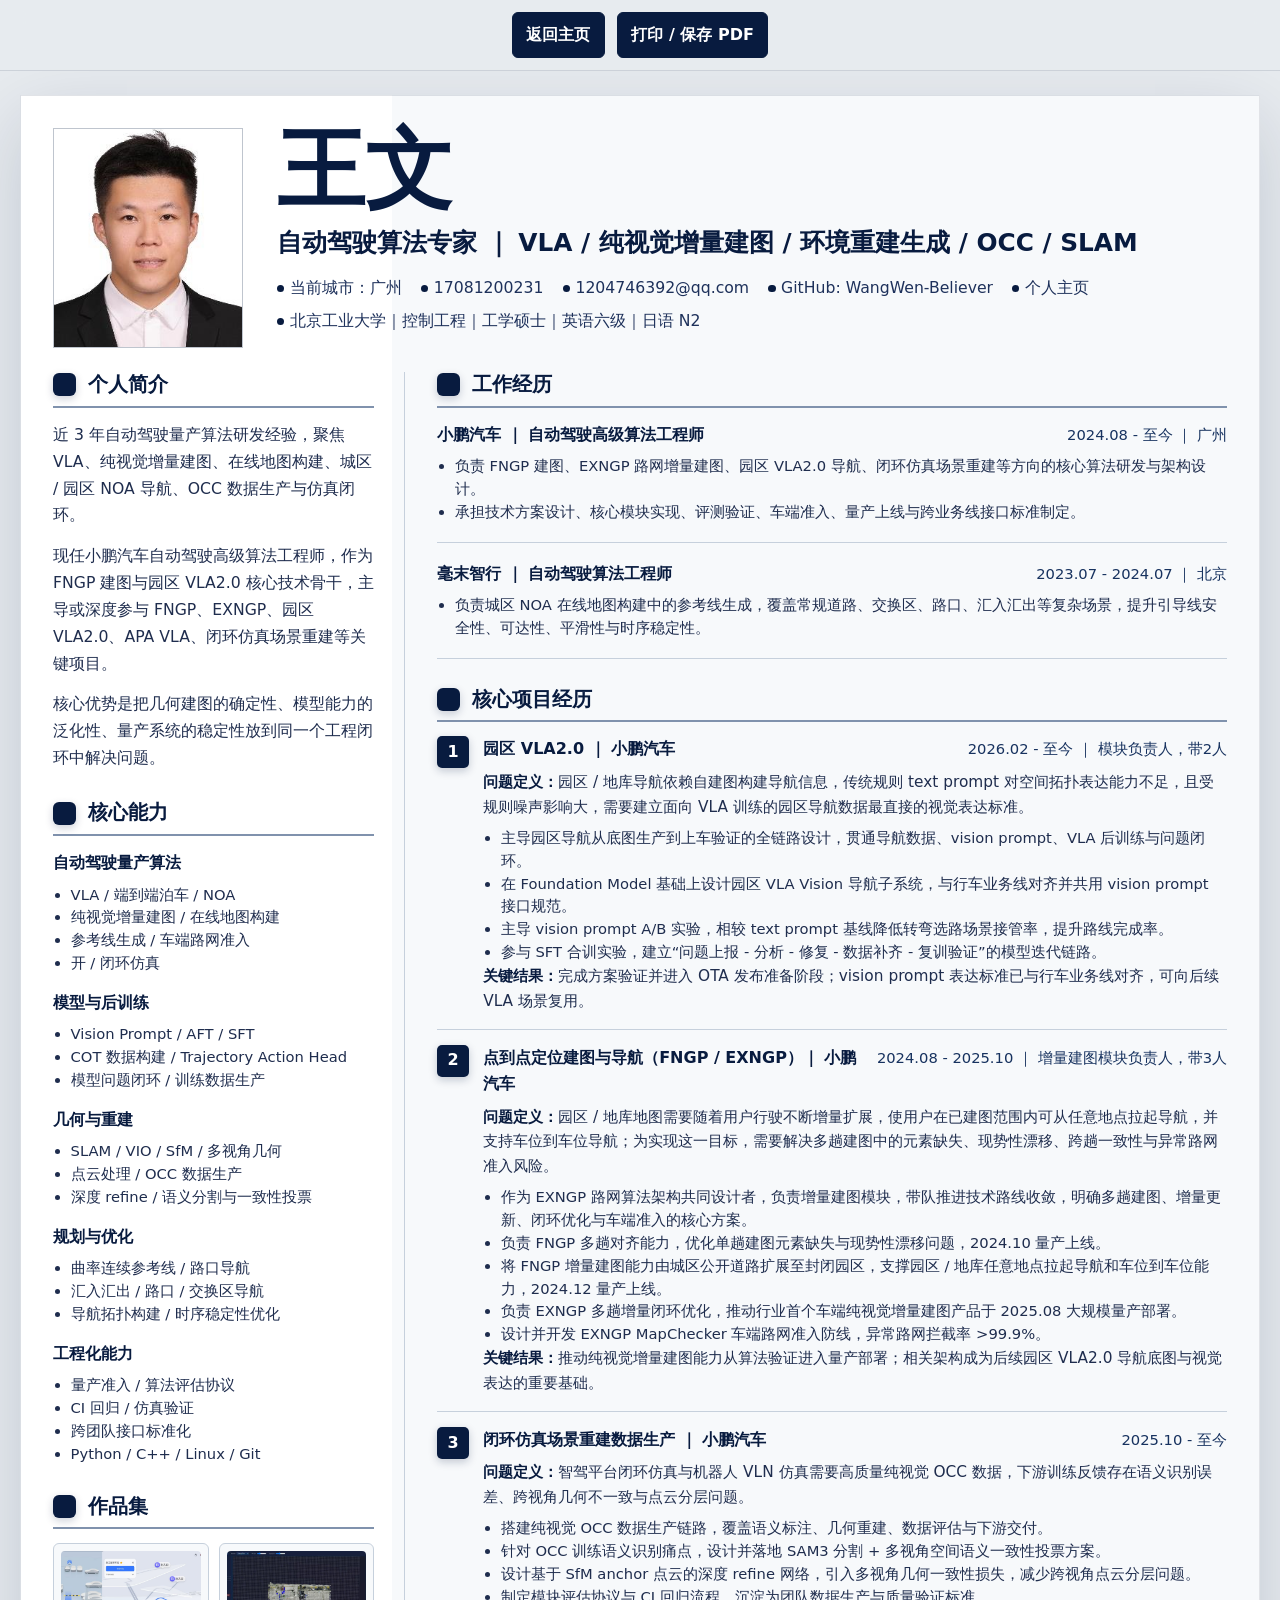
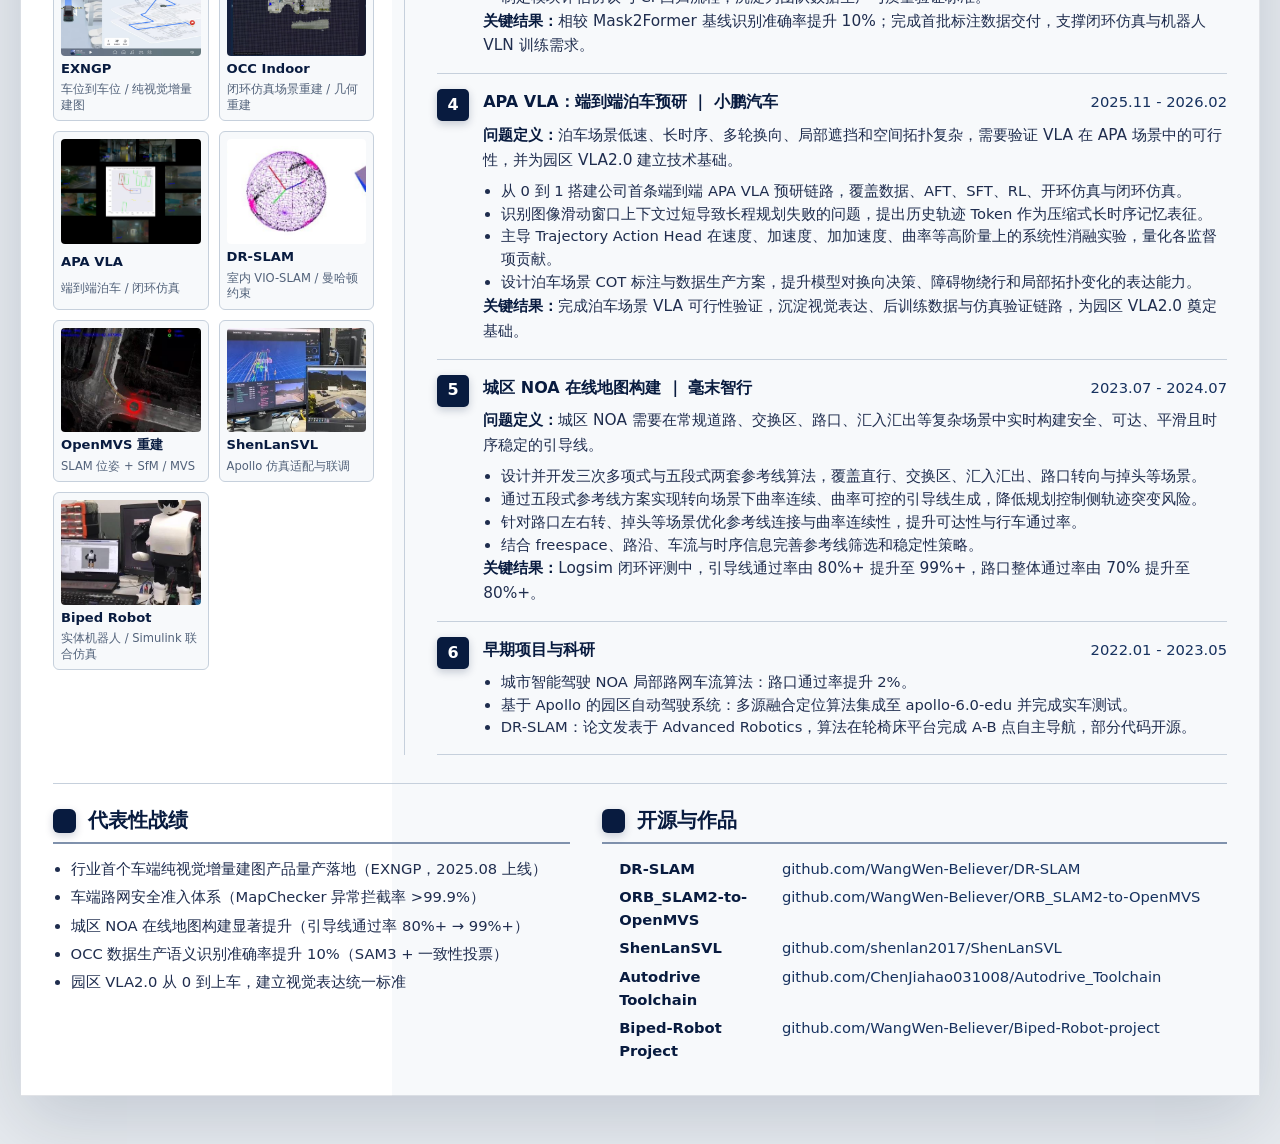
==== resume.html @ 6479f4ea "Update current city to Guangzhou" ====
<!doctype html>
<html lang="zh-CN">
  <head>
    <meta charset="utf-8">
    <meta name="viewport" content="width=device-width, initial-scale=1">
    <meta name="description" content="王文个人简历：自动驾驶算法专家，聚焦 VLA、纯视觉增量建图、环境重建生成、OCC 与 SLAM。">
    <meta name="theme-color" content="#0b2144">
    <meta property="og:title" content="王文 | 个人简历">
    <meta property="og:description" content="自动驾驶算法专家｜VLA / 纯视觉增量建图 / 环境重建生成 / OCC / SLAM">
    <meta property="og:type" content="profile">
    <title>王文 | 个人简历</title>
    <link rel="stylesheet" href="assets/profile/styles.css">
  </head>
  <body class="cv-body">
    <div class="cv-toolbar" aria-label="简历操作">
      <a href="index.html">返回主页</a>
      <button type="button" onclick="window.print()">打印 / 保存 PDF</button>
    </div>

    <main class="cv-page" id="resume-main">
      <header class="cv-header">
        <img class="cv-photo" src="assets/profile/avatar.jpg" alt="王文头像">
        <div class="cv-title">
          <h1>王文</h1>
          <p>自动驾驶算法专家 ｜ VLA / 纯视觉增量建图 / 环境重建生成 / OCC / SLAM</p>
          <div class="cv-meta">
            <span>当前城市：广州</span>
            <a href="tel:17081200231">17081200231</a>
            <a href="mailto:1204746392@qq.com">1204746392@qq.com</a>
            <a href="https://github.com/WangWen-Believer" target="_blank" rel="noreferrer">GitHub: WangWen-Believer</a>
            <a href="https://wangwen-believer.github.io/wangwen.github.io/" target="_blank" rel="noreferrer">个人主页</a>
            <span>北京工业大学｜控制工程｜工学硕士｜英语六级｜日语 N2</span>
          </div>
        </div>
      </header>

      <div class="cv-layout">
        <aside class="cv-sidebar">
          <section class="cv-block">
            <h2><span></span>个人简介</h2>
            <p>近 3 年自动驾驶量产算法研发经验，聚焦 VLA、纯视觉增量建图、在线地图构建、城区 / 园区 NOA 导航、OCC 数据生产与仿真闭环。</p>
            <p>现任小鹏汽车自动驾驶高级算法工程师，作为 FNGP 建图与园区 VLA2.0 核心技术骨干，主导或深度参与 FNGP、EXNGP、园区 VLA2.0、APA VLA、闭环仿真场景重建等关键项目。</p>
            <p>核心优势是把几何建图的确定性、模型能力的泛化性、量产系统的稳定性放到同一个工程闭环中解决问题。</p>
          </section>

          <section class="cv-block">
            <h2><span></span>核心能力</h2>
            <div class="cv-skill">
              <strong>自动驾驶量产算法</strong>
              <ul>
                <li>VLA / 端到端泊车 / NOA</li>
                <li>纯视觉增量建图 / 在线地图构建</li>
                <li>参考线生成 / 车端路网准入</li>
                <li>开 / 闭环仿真</li>
              </ul>
            </div>
            <div class="cv-skill">
              <strong>模型与后训练</strong>
              <ul>
                <li>Vision Prompt / AFT / SFT</li>
                <li>COT 数据构建 / Trajectory Action Head</li>
                <li>模型问题闭环 / 训练数据生产</li>
              </ul>
            </div>
            <div class="cv-skill">
              <strong>几何与重建</strong>
              <ul>
                <li>SLAM / VIO / SfM / 多视角几何</li>
                <li>点云处理 / OCC 数据生产</li>
                <li>深度 refine / 语义分割与一致性投票</li>
              </ul>
            </div>
            <div class="cv-skill">
              <strong>规划与优化</strong>
              <ul>
                <li>曲率连续参考线 / 路口导航</li>
                <li>汇入汇出 / 路口 / 交换区导航</li>
                <li>导航拓扑构建 / 时序稳定性优化</li>
              </ul>
            </div>
            <div class="cv-skill">
              <strong>工程化能力</strong>
              <ul>
                <li>量产准入 / 算法评估协议</li>
                <li>CI 回归 / 仿真验证</li>
                <li>跨团队接口标准化</li>
                <li>Python / C++ / Linux / Git</li>
              </ul>
            </div>
          </section>

          <section class="cv-block">
            <h2><span></span>作品集</h2>
            <div class="cv-portfolio-grid">
              <a class="cv-portfolio-item" href="assets/profile/exngp-demo.mp4" target="_blank" rel="noreferrer">
                <img src="assets/profile/exngp.jpg" alt="EXNGP 车位到车位导航演示">
                <strong>EXNGP</strong>
                <span>车位到车位 / 纯视觉增量建图</span>
              </a>
              <a class="cv-portfolio-item" href="assets/profile/occ-indoor.mp4" target="_blank" rel="noreferrer">
                <img src="assets/profile/occ-indoor.jpg" alt="闭环仿真场景重建 OCC 室内演示">
                <strong>OCC Indoor</strong>
                <span>闭环仿真场景重建 / 几何重建</span>
              </a>
              <a class="cv-portfolio-item" href="assets/profile/apa-vla-close-loop.mp4" target="_blank" rel="noreferrer">
                <img src="assets/profile/apa-vla-close-loop.jpg" alt="APA VLA 闭环仿真演示">
                <strong>APA VLA</strong>
                <span>端到端泊车 / 闭环仿真</span>
              </a>
              <a class="cv-portfolio-item" href="https://github.com/WangWen-Believer/DR-SLAM" target="_blank" rel="noreferrer">
                <img src="assets/profile/dr-slam.jpg" alt="DR-SLAM 三维重建与轨迹可视化">
                <strong>DR-SLAM</strong>
                <span>室内 VIO-SLAM / 曼哈顿约束</span>
              </a>
              <a class="cv-portfolio-item" href="https://github.com/WangWen-Believer/ORB_SLAM2-to-OpenMVS" target="_blank" rel="noreferrer">
                <img src="assets/profile/noa-map.jpg" alt="ORBSLAM2-to-OPENMVS 三维重建作品">
                <strong>OpenMVS 重建</strong>
                <span>SLAM 位姿 + SfM / MVS</span>
              </a>
              <a class="cv-portfolio-item" href="https://github.com/shenlan2017/ShenLanSVL" target="_blank" rel="noreferrer">
                <img src="assets/profile/apollo-sim.jpg" alt="Apollo 与仿真系统联调">
                <strong>ShenLanSVL</strong>
                <span>Apollo 仿真适配与联调</span>
              </a>
              <a class="cv-portfolio-item" href="https://www.bilibili.com/video/BV1UB4y167KH?spm_id_from=333.999.0.0&vd_source=d5d4147bf5530a8555a67f5dc3cd2a76" target="_blank" rel="noreferrer">
                <img src="assets/profile/biped-robot.jpg" alt="双足机器人项目演示">
                <strong>Biped Robot</strong>
                <span>实体机器人 / Simulink 联合仿真</span>
              </a>
            </div>
          </section>
        </aside>

        <section class="cv-main">
          <section class="cv-block">
            <h2><span></span>工作经历</h2>
            <article class="cv-job">
              <div class="cv-job-head">
                <strong>小鹏汽车 ｜ 自动驾驶高级算法工程师</strong>
                <span>2024.08 - 至今 ｜ 广州</span>
              </div>
              <ul>
                <li>负责 FNGP 建图、EXNGP 路网增量建图、园区 VLA2.0 导航、闭环仿真场景重建等方向的核心算法研发与架构设计。</li>
                <li>承担技术方案设计、核心模块实现、评测验证、车端准入、量产上线与跨业务线接口标准制定。</li>
              </ul>
            </article>
            <article class="cv-job">
              <div class="cv-job-head">
                <strong>毫末智行 ｜ 自动驾驶算法工程师</strong>
                <span>2023.07 - 2024.07 ｜ 北京</span>
              </div>
              <ul>
                <li>负责城区 NOA 在线地图构建中的参考线生成，覆盖常规道路、交换区、路口、汇入汇出等复杂场景，提升引导线安全性、可达性、平滑性与时序稳定性。</li>
              </ul>
            </article>
          </section>

          <section class="cv-block">
            <h2><span></span>核心项目经历</h2>
            <article class="cv-project">
              <div class="cv-index">1</div>
              <div>
                <div class="cv-project-head">
                  <strong>园区 VLA2.0 ｜ 小鹏汽车</strong>
                  <span>2026.02 - 至今 ｜ 模块负责人，带2人</span>
                </div>
                <p><b>问题定义：</b>园区 / 地库导航依赖自建图构建导航信息，传统规则 text prompt 对空间拓扑表达能力不足，且受规则噪声影响大，需要建立面向 VLA 训练的园区导航数据最直接的视觉表达标准。</p>
                <ul>
                  <li>主导园区导航从底图生产到上车验证的全链路设计，贯通导航数据、vision prompt、VLA 后训练与问题闭环。</li>
                  <li>在 Foundation Model 基础上设计园区 VLA Vision 导航子系统，与行车业务线对齐并共用 vision prompt 接口规范。</li>
                  <li>主导 vision prompt A/B 实验，相较 text prompt 基线降低转弯选路场景接管率，提升路线完成率。</li>
                  <li>参与 SFT 合训实验，建立“问题上报 - 分析 - 修复 - 数据补齐 - 复训验证”的模型迭代链路。</li>
                </ul>
                <p><b>关键结果：</b>完成方案验证并进入 OTA 发布准备阶段；vision prompt 表达标准已与行车业务线对齐，可向后续 VLA 场景复用。</p>
              </div>
            </article>

            <article class="cv-project">
              <div class="cv-index">2</div>
              <div>
                <div class="cv-project-head">
                  <strong>点到点定位建图与导航（FNGP / EXNGP）｜ 小鹏汽车</strong>
                  <span>2024.08 - 2025.10 ｜ 增量建图模块负责人，带3人</span>
                </div>
                <p><b>问题定义：</b>园区 / 地库地图需要随着用户行驶不断增量扩展，使用户在已建图范围内可从任意地点拉起导航，并支持车位到车位导航；为实现这一目标，需要解决多趟建图中的元素缺失、现势性漂移、跨趟一致性与异常路网准入风险。</p>
                <ul>
                  <li>作为 EXNGP 路网算法架构共同设计者，负责增量建图模块，带队推进技术路线收敛，明确多趟建图、增量更新、闭环优化与车端准入的核心方案。</li>
                  <li>负责 FNGP 多趟对齐能力，优化单趟建图元素缺失与现势性漂移问题，2024.10 量产上线。</li>
                  <li>将 FNGP 增量建图能力由城区公开道路扩展至封闭园区，支撑园区 / 地库任意地点拉起导航和车位到车位能力，2024.12 量产上线。</li>
                  <li>负责 EXNGP 多趟增量闭环优化，推动行业首个车端纯视觉增量建图产品于 2025.08 大规模量产部署。</li>
                  <li>设计并开发 EXNGP MapChecker 车端路网准入防线，异常路网拦截率 &gt;99.9%。</li>
                </ul>
                <p><b>关键结果：</b>推动纯视觉增量建图能力从算法验证进入量产部署；相关架构成为后续园区 VLA2.0 导航底图与视觉表达的重要基础。</p>
              </div>
            </article>

            <article class="cv-project">
              <div class="cv-index">3</div>
              <div>
                <div class="cv-project-head">
                  <strong>闭环仿真场景重建数据生产 ｜ 小鹏汽车</strong>
                  <span>2025.10 - 至今</span>
                </div>
                <p><b>问题定义：</b>智驾平台闭环仿真与机器人 VLN 仿真需要高质量纯视觉 OCC 数据，下游训练反馈存在语义识别误差、跨视角几何不一致与点云分层问题。</p>
                <ul>
                  <li>搭建纯视觉 OCC 数据生产链路，覆盖语义标注、几何重建、数据评估与下游交付。</li>
                  <li>针对 OCC 训练语义识别痛点，设计并落地 SAM3 分割 + 多视角空间语义一致性投票方案。</li>
                  <li>设计基于 SfM anchor 点云的深度 refine 网络，引入多视角几何一致性损失，减少跨视角点云分层问题。</li>
                  <li>制定模块评估协议与 CI 回归流程，沉淀为团队数据生产与质量验证标准。</li>
                </ul>
                <p><b>关键结果：</b>相较 Mask2Former 基线识别准确率提升 10%；完成首批标注数据交付，支撑闭环仿真与机器人 VLN 训练需求。</p>
              </div>
            </article>

            <article class="cv-project">
              <div class="cv-index">4</div>
              <div>
                <div class="cv-project-head">
                  <strong>APA VLA：端到端泊车预研 ｜ 小鹏汽车</strong>
                  <span>2025.11 - 2026.02</span>
                </div>
                <p><b>问题定义：</b>泊车场景低速、长时序、多轮换向、局部遮挡和空间拓扑复杂，需要验证 VLA 在 APA 场景中的可行性，并为园区 VLA2.0 建立技术基础。</p>
                <ul>
                  <li>从 0 到 1 搭建公司首条端到端 APA VLA 预研链路，覆盖数据、AFT、SFT、RL、开环仿真与闭环仿真。</li>
                  <li>识别图像滑动窗口上下文过短导致长程规划失败的问题，提出历史轨迹 Token 作为压缩式长时序记忆表征。</li>
                  <li>主导 Trajectory Action Head 在速度、加速度、加加速度、曲率等高阶量上的系统性消融实验，量化各监督项贡献。</li>
                  <li>设计泊车场景 COT 标注与数据生产方案，提升模型对换向决策、障碍物绕行和局部拓扑变化的表达能力。</li>
                </ul>
                <p><b>关键结果：</b>完成泊车场景 VLA 可行性验证，沉淀视觉表达、后训练数据与仿真验证链路，为园区 VLA2.0 奠定基础。</p>
              </div>
            </article>

            <article class="cv-project">
              <div class="cv-index">5</div>
              <div>
                <div class="cv-project-head">
                  <strong>城区 NOA 在线地图构建 ｜ 毫末智行</strong>
                  <span>2023.07 - 2024.07</span>
                </div>
                <p><b>问题定义：</b>城区 NOA 需要在常规道路、交换区、路口、汇入汇出等复杂场景中实时构建安全、可达、平滑且时序稳定的引导线。</p>
                <ul>
                  <li>设计并开发三次多项式与五段式两套参考线算法，覆盖直行、交换区、汇入汇出、路口转向与掉头等场景。</li>
                  <li>通过五段式参考线方案实现转向场景下曲率连续、曲率可控的引导线生成，降低规划控制侧轨迹突变风险。</li>
                  <li>针对路口左右转、掉头等场景优化参考线连接与曲率连续性，提升可达性与行车通过率。</li>
                  <li>结合 freespace、路沿、车流与时序信息完善参考线筛选和稳定性策略。</li>
                </ul>
                <p><b>关键结果：</b>Logsim 闭环评测中，引导线通过率由 80%+ 提升至 99%+，路口整体通过率由 70% 提升至 80%+。</p>
              </div>
            </article>

            <article class="cv-project">
              <div class="cv-index">6</div>
              <div>
                <div class="cv-project-head">
                  <strong>早期项目与科研</strong>
                  <span>2022.01 - 2023.05</span>
                </div>
                <ul>
                  <li>城市智能驾驶 NOA 局部路网车流算法：路口通过率提升 2%。</li>
                  <li>基于 Apollo 的园区自动驾驶系统：多源融合定位算法集成至 apollo-6.0-edu 并完成实车测试。</li>
                  <li>DR-SLAM：论文发表于 Advanced Robotics，算法在轮椅床平台完成 A-B 点自主导航，部分代码开源。</li>
                </ul>
              </div>
            </article>
          </section>
        </section>
      </div>

      <footer class="cv-footer-grid">
        <section class="cv-block">
          <h2><span></span>代表性战绩</h2>
          <ul class="cv-check-list">
            <li>行业首个车端纯视觉增量建图产品量产落地（EXNGP，2025.08 上线）</li>
            <li>车端路网安全准入体系（MapChecker 异常拦截率 &gt;99.9%）</li>
            <li>城区 NOA 在线地图构建显著提升（引导线通过率 80%+ → 99%+）</li>
            <li>OCC 数据生产语义识别准确率提升 10%（SAM3 + 一致性投票）</li>
            <li>园区 VLA2.0 从 0 到上车，建立视觉表达统一标准</li>
          </ul>
        </section>

        <section class="cv-block">
          <h2><span></span>开源与作品</h2>
          <ul class="cv-open-list">
            <li><b>DR-SLAM</b><a href="https://github.com/WangWen-Believer/DR-SLAM">github.com/WangWen-Believer/DR-SLAM</a></li>
            <li><b>ORB_SLAM2-to-OpenMVS</b><a href="https://github.com/WangWen-Believer/ORB_SLAM2-to-OpenMVS">github.com/WangWen-Believer/ORB_SLAM2-to-OpenMVS</a></li>
            <li><b>ShenLanSVL</b><a href="https://github.com/shenlan2017/ShenLanSVL">github.com/shenlan2017/ShenLanSVL</a></li>
            <li><b>Autodrive Toolchain</b><a href="https://github.com/ChenJiahao031008/Autodrive_Toolchain">github.com/ChenJiahao031008/Autodrive_Toolchain</a></li>
            <li><b>Biped-Robot Project</b><a href="https://github.com/WangWen-Believer/Biped-Robot-project">github.com/WangWen-Believer/Biped-Robot-project</a></li>
          </ul>
        </section>
      </footer>
    </main>
  </body>
</html>
---- assets/profile/styles.css ----
:root {
  color-scheme: light;
  --bg: #f6f3ee;
  --surface: #ffffff;
  --surface-strong: #fdf9f1;
  --ink: #172026;
  --muted: #66737d;
  --line: #d9dedb;
  --brand: #1f776d;
  --brand-dark: #155a52;
  --accent: #b66b2e;
  --dark: #0f1720;
  --dark-soft: #1c2932;
  --shadow: 0 18px 40px rgba(23, 32, 38, 0.12);
  --radius: 8px;
  --max: 1180px;
}

* {
  box-sizing: border-box;
}

html {
  scroll-behavior: smooth;
}

body {
  margin: 0;
  background: var(--bg);
  color: var(--ink);
  font-family: Inter, ui-sans-serif, system-ui, -apple-system, BlinkMacSystemFont, "Segoe UI", "PingFang SC", "Hiragino Sans GB", "Microsoft YaHei", sans-serif;
  font-size: 16px;
  line-height: 1.65;
  letter-spacing: 0;
}

body.menu-open {
  overflow: hidden;
}

a {
  color: inherit;
  text-decoration: none;
}

img {
  display: block;
  max-width: 100%;
}

.skip-link {
  position: absolute;
  left: 1rem;
  top: -4rem;
  z-index: 20;
  padding: 0.65rem 0.9rem;
  background: var(--surface);
  border: 1px solid var(--line);
  border-radius: var(--radius);
}

.skip-link:focus {
  top: 1rem;
}

.site-header {
  position: fixed;
  top: 0;
  left: 0;
  right: 0;
  z-index: 10;
  display: flex;
  align-items: center;
  justify-content: space-between;
  gap: 1.5rem;
  width: min(calc(100% - 2rem), var(--max));
  margin: 0.75rem auto 0;
  padding: 0.7rem 0.8rem;
  color: #fff;
  background: rgba(15, 23, 32, 0.52);
  border: 1px solid rgba(255, 255, 255, 0.14);
  border-radius: var(--radius);
  backdrop-filter: blur(16px);
  transition: background 180ms ease, color 180ms ease, box-shadow 180ms ease;
}

.site-header.is-scrolled {
  color: var(--ink);
  background: rgba(255, 255, 255, 0.92);
  border-color: rgba(23, 32, 38, 0.08);
  box-shadow: 0 10px 30px rgba(15, 23, 32, 0.12);
}

.brand,
.nav-links {
  display: flex;
  align-items: center;
}

.brand {
  gap: 0.65rem;
  font-weight: 800;
}

.brand-mark {
  display: grid;
  width: 2.25rem;
  height: 2.25rem;
  place-items: center;
  color: #fff;
  background: var(--brand);
  border-radius: 50%;
}

.nav-links {
  gap: 0.35rem;
  font-size: 0.94rem;
  color: inherit;
}

.nav-links a {
  padding: 0.55rem 0.75rem;
  border-radius: var(--radius);
  color: inherit;
}

.nav-links a:hover,
.nav-links a:focus-visible {
  background: rgba(255, 255, 255, 0.16);
  outline: none;
}

.site-header.is-scrolled .nav-links a:hover,
.site-header.is-scrolled .nav-links a:focus-visible {
  background: #eef3f1;
}

.hero {
  position: relative;
  min-height: 94vh;
  overflow: hidden;
  color: #fff;
}

.hero-bg,
.hero-overlay {
  position: absolute;
  inset: 0;
}

.hero-bg {
  width: 100%;
  height: 100%;
  object-fit: cover;
}

.hero-overlay {
  background:
    linear-gradient(90deg, rgba(15, 23, 32, 0.92), rgba(15, 23, 32, 0.66) 54%, rgba(15, 23, 32, 0.22)),
    rgba(15, 23, 32, 0.24);
}

.hero-content {
  position: relative;
  display: grid;
  grid-template-columns: minmax(0, 1fr) 320px;
  align-items: end;
  gap: 2rem;
  width: min(calc(100% - 2rem), var(--max));
  min-height: 94vh;
  margin: 0 auto;
  padding: 9rem 0 4.5rem;
}

.hero-copy {
  max-width: 790px;
}

.eyebrow {
  margin: 0 0 0.85rem;
  color: var(--accent);
  font-size: 0.78rem;
  font-weight: 800;
  letter-spacing: 0.08em;
  text-transform: uppercase;
}

.hero .eyebrow {
  color: #f0c48c;
}

h1,
h2,
h3,
p {
  overflow-wrap: anywhere;
}

h1 {
  margin: 0;
  font-size: clamp(3.8rem, 10vw, 7rem);
  line-height: 0.96;
  font-weight: 900;
}

h2 {
  margin: 0;
  font-size: clamp(2rem, 4vw, 3.4rem);
  line-height: 1.08;
}

h3 {
  margin: 0;
  font-size: 1.2rem;
  line-height: 1.3;
}

.hero-title {
  margin: 1.3rem 0 0;
  max-width: 720px;
  font-size: clamp(1.35rem, 3vw, 2.25rem);
  line-height: 1.25;
  font-weight: 700;
}

.hero-summary {
  max-width: 760px;
  margin: 1.1rem 0 0;
  color: rgba(255, 255, 255, 0.82);
  font-size: 1.04rem;
}

.hero-actions,
.contact-actions {
  display: flex;
  flex-wrap: wrap;
  gap: 0.8rem;
  margin-top: 1.7rem;
}

.button {
  display: inline-flex;
  align-items: center;
  justify-content: center;
  min-height: 2.9rem;
  padding: 0.8rem 1rem;
  border: 1px solid transparent;
  border-radius: var(--radius);
  font-weight: 800;
  line-height: 1.2;
  transition: transform 160ms ease, background 160ms ease, border-color 160ms ease;
}

.button:hover,
.button:focus-visible {
  transform: translateY(-1px);
  outline: none;
}

.button-primary {
  color: #fff;
  background: var(--brand);
}

.button-primary:hover,
.button-primary:focus-visible {
  background: var(--brand-dark);
}

.button-secondary {
  color: #fff;
  border-color: rgba(255, 255, 255, 0.32);
  background: rgba(255, 255, 255, 0.08);
}

.button-secondary:hover,
.button-secondary:focus-visible {
  border-color: rgba(255, 255, 255, 0.58);
  background: rgba(255, 255, 255, 0.14);
}

.profile-panel {
  display: grid;
  grid-template-columns: 78px minmax(0, 1fr);
  align-items: center;
  gap: 1rem;
  padding: 1rem;
  background: rgba(255, 255, 255, 0.1);
  border: 1px solid rgba(255, 255, 255, 0.2);
  border-radius: var(--radius);
  backdrop-filter: blur(18px);
}

.avatar {
  width: 78px;
  height: 78px;
  object-fit: cover;
  border: 2px solid rgba(255, 255, 255, 0.55);
  border-radius: 50%;
}

.panel-name,
.panel-role {
  margin: 0;
}

.panel-name {
  font-size: 1.2rem;
  font-weight: 900;
}

.panel-role {
  color: rgba(255, 255, 255, 0.74);
  font-size: 0.92rem;
}

.quick-facts {
  grid-column: 1 / -1;
  display: grid;
  gap: 0.5rem;
  margin: 0;
  padding-top: 0.65rem;
  border-top: 1px solid rgba(255, 255, 255, 0.18);
}

.quick-facts div {
  display: flex;
  justify-content: space-between;
  gap: 1rem;
}

.quick-facts dt,
.quick-facts dd {
  margin: 0;
}

.quick-facts dt {
  color: rgba(255, 255, 255, 0.62);
}

.quick-facts dd {
  font-weight: 700;
  text-align: right;
}

.impact-band {
  display: grid;
  grid-template-columns: repeat(4, 1fr);
  gap: 1px;
  width: min(calc(100% - 2rem), var(--max));
  margin: -2.4rem auto 0;
  position: relative;
  z-index: 2;
  overflow: hidden;
  background: var(--line);
  border: 1px solid var(--line);
  border-radius: var(--radius);
  box-shadow: var(--shadow);
}

.impact-item {
  min-height: 132px;
  padding: 1.2rem;
  background: var(--surface);
}

.impact-value {
  display: block;
  color: var(--brand);
  font-size: clamp(1.75rem, 3.6vw, 2.6rem);
  line-height: 1;
  font-weight: 900;
}

.impact-label {
  display: block;
  margin-top: 0.8rem;
  color: var(--muted);
  font-weight: 700;
}

.section,
.contact-section {
  width: min(calc(100% - 2rem), var(--max));
  margin: 0 auto;
  padding: 6rem 0;
}

.section-muted {
  width: 100%;
  max-width: none;
  padding-left: max(1rem, calc((100% - var(--max)) / 2));
  padding-right: max(1rem, calc((100% - var(--max)) / 2));
  background: #eef1ed;
}

.section-heading {
  display: grid;
  grid-template-columns: minmax(0, 0.9fr) minmax(0, 1.1fr);
  gap: 2rem;
  align-items: end;
  margin-bottom: 2rem;
}

.section-heading .eyebrow {
  align-self: start;
}

.focus-grid {
  display: grid;
  grid-template-columns: repeat(4, minmax(0, 1fr));
  gap: 1rem;
}

.focus-card,
.project-card,
.portfolio-card {
  border: 1px solid var(--line);
  border-radius: var(--radius);
  background: var(--surface);
}

.focus-card {
  min-height: 250px;
  padding: 1.25rem;
}

.focus-card p,
.project-card p,
.portfolio-body p,
.timeline-item p {
  margin: 0.75rem 0 0;
  color: var(--muted);
}

.project-list {
  display: grid;
  grid-template-columns: repeat(2, minmax(0, 1fr));
  gap: 1rem;
}

.project-card {
  padding: 1.35rem;
}

.project-featured {
  grid-row: span 2;
  background: var(--dark);
  color: #fff;
  border-color: var(--dark);
}

.project-featured p,
.project-featured li {
  color: rgba(255, 255, 255, 0.76);
}

.project-meta {
  margin-bottom: 0.7rem;
  color: var(--accent);
  font-size: 0.86rem;
  font-weight: 800;
}

.project-card ul {
  margin: 1rem 0 0;
  padding-left: 1.15rem;
}

.project-card li + li {
  margin-top: 0.5rem;
}

.portfolio-grid {
  display: grid;
  grid-template-columns: repeat(3, minmax(0, 1fr));
  gap: 1rem;
}

.portfolio-card {
  overflow: hidden;
}

.portfolio-card img {
  width: 100%;
  aspect-ratio: 4 / 3;
  object-fit: cover;
  background: #dfe5e1;
}

.portfolio-body {
  padding: 1.1rem;
}

.portfolio-body a {
  display: inline-flex;
  margin-top: 1rem;
  color: var(--brand);
  font-weight: 900;
}

.portfolio-body a:hover,
.portfolio-body a:focus-visible {
  color: var(--brand-dark);
  outline: none;
}

.timeline {
  display: grid;
  gap: 1rem;
}

.timeline-item {
  display: grid;
  grid-template-columns: 190px minmax(0, 1fr);
  gap: 1.5rem;
  padding: 1.35rem;
  background: var(--surface);
  border: 1px solid var(--line);
  border-radius: var(--radius);
}

.timeline-date {
  color: var(--brand);
  font-weight: 900;
}

.contact-section {
  display: grid;
  grid-template-columns: minmax(0, 1fr) auto;
  gap: 2rem;
  align-items: center;
  margin-bottom: 3rem;
  padding: 2rem;
  color: #fff;
  background: var(--dark);
  border-radius: var(--radius);
}

.contact-section .eyebrow {
  color: #f0c48c;
}

.contact-section h2 {
  max-width: 760px;
  font-size: clamp(1.65rem, 3vw, 2.65rem);
}

.contact-section .contact-actions {
  margin: 0;
}

.resume-body {
  background: #eef1ed;
}

.resume-header {
  position: sticky;
}

.resume-shell {
  width: min(calc(100% - 2rem), 1060px);
  margin: 0 auto;
  padding: 7rem 0 4rem;
}

.resume-hero,
.resume-section {
  background: var(--surface);
  border: 1px solid var(--line);
  border-radius: var(--radius);
  box-shadow: 0 14px 34px rgba(23, 32, 38, 0.08);
}

.resume-hero {
  padding: clamp(1.5rem, 5vw, 3rem);
  color: #fff;
  background:
    linear-gradient(135deg, rgba(15, 23, 32, 0.96), rgba(31, 119, 109, 0.86)),
    var(--dark);
}

.resume-kicker {
  color: #f0c48c;
  font-size: 0.82rem;
  font-weight: 900;
  letter-spacing: 0.08em;
  text-transform: uppercase;
}

.resume-hero h1 {
  margin-top: 0.55rem;
  font-size: clamp(3.25rem, 9vw, 6rem);
}

.resume-role {
  max-width: 860px;
  margin: 1rem 0 0;
  font-size: clamp(1.25rem, 3vw, 2rem);
  line-height: 1.28;
  font-weight: 800;
}

.resume-contact,
.resume-actions {
  display: flex;
  flex-wrap: wrap;
  gap: 0.7rem;
  margin-top: 1.25rem;
}

.resume-contact span,
.resume-contact a {
  padding: 0.45rem 0.65rem;
  color: rgba(255, 255, 255, 0.88);
  background: rgba(255, 255, 255, 0.1);
  border: 1px solid rgba(255, 255, 255, 0.16);
  border-radius: var(--radius);
  font-size: 0.94rem;
  font-weight: 700;
}

.resume-dark-button {
  color: var(--ink);
  background: #fff;
  border-color: #fff;
}

.resume-dark-button:hover,
.resume-dark-button:focus-visible {
  background: #eef3f1;
}

.resume-section {
  margin-top: 1rem;
  padding: clamp(1.25rem, 4vw, 2rem);
}

.resume-section h2 {
  margin-bottom: 1rem;
  color: var(--dark);
  font-size: clamp(1.55rem, 3vw, 2.2rem);
}

.resume-section p,
.resume-section li {
  color: #45525b;
}

.resume-intro p {
  max-width: 920px;
  margin: 0;
  font-size: 1.05rem;
}

.resume-intro p + p {
  margin-top: 0.9rem;
}

.resume-impact-grid,
.resume-skill-grid {
  display: grid;
  grid-template-columns: repeat(2, minmax(0, 1fr));
  gap: 0.85rem;
}

.resume-impact-grid article,
.resume-skill-grid div,
.resume-timeline article,
.resume-projects article,
.resume-link-list a,
.resume-education {
  padding: 1rem;
  background: var(--surface-strong);
  border: 1px solid var(--line);
  border-radius: var(--radius);
}

.resume-impact-grid span {
  color: var(--brand);
  font-size: 0.82rem;
  font-weight: 900;
}

.resume-impact-grid h3,
.resume-timeline h3,
.resume-projects h3 {
  margin-top: 0.35rem;
}

.resume-impact-grid p,
.resume-timeline p,
.resume-projects p {
  margin: 0.55rem 0 0;
}

.resume-skill-grid div {
  display: grid;
  gap: 0.35rem;
}

.resume-skill-grid strong {
  color: var(--brand-dark);
}

.resume-skill-grid span {
  color: #45525b;
}

.resume-timeline,
.resume-projects,
.resume-link-list {
  display: grid;
  gap: 0.85rem;
}

.resume-timeline time,
.resume-project-head span {
  color: var(--accent);
  font-weight: 900;
}

.resume-project-head {
  display: flex;
  align-items: flex-start;
  justify-content: space-between;
  gap: 1rem;
  margin-bottom: 0.7rem;
}

.resume-projects ul {
  margin: 0.75rem 0 0;
  padding-left: 1.15rem;
}

.resume-projects li + li {
  margin-top: 0.45rem;
}

.resume-projects.compact p {
  margin-top: 0.55rem;
}

.resume-link-list a {
  display: grid;
  grid-template-columns: minmax(180px, 0.35fr) minmax(0, 1fr);
  gap: 1rem;
  transition: border-color 160ms ease, transform 160ms ease;
}

.resume-link-list a:hover,
.resume-link-list a:focus-visible {
  border-color: rgba(31, 119, 109, 0.45);
  transform: translateY(-1px);
  outline: none;
}

.resume-link-list strong {
  color: var(--brand-dark);
}

.resume-link-list span {
  color: #45525b;
}

.resume-education p {
  margin: 0;
}

.resume-education p + p {
  margin-top: 0.45rem;
}

.site-footer {
  display: flex;
  justify-content: space-between;
  gap: 1rem;
  width: min(calc(100% - 2rem), var(--max));
  margin: 0 auto;
  padding: 1.5rem 0 2rem;
  color: var(--muted);
  border-top: 1px solid var(--line);
}

@media (max-width: 960px) {
  .site-header {
    align-items: flex-start;
    flex-direction: column;
  }

  .nav-links {
    flex-wrap: wrap;
  }

  .hero-content,
  .section-heading,
  .contact-section {
    grid-template-columns: 1fr;
  }

  .profile-panel {
    max-width: 420px;
  }

  .impact-band,
  .focus-grid,
  .portfolio-grid {
    grid-template-columns: repeat(2, minmax(0, 1fr));
  }

  .project-list {
    grid-template-columns: 1fr;
  }

  .project-featured {
    grid-row: auto;
  }
}

@media (max-width: 680px) {
  .site-header {
    position: absolute;
    width: calc(100% - 1rem);
    margin-top: 0.5rem;
  }

  .nav-links a {
    padding: 0.45rem 0.55rem;
    font-size: 0.88rem;
  }

  .hero,
  .hero-content {
    min-height: auto;
  }

  .hero-content {
    padding: 9.5rem 0 3rem;
  }

  .hero-overlay {
    background:
      linear-gradient(180deg, rgba(15, 23, 32, 0.94), rgba(15, 23, 32, 0.74)),
      rgba(15, 23, 32, 0.2);
  }

  .impact-band,
  .focus-grid,
  .portfolio-grid {
    grid-template-columns: 1fr;
  }

  .impact-band {
    margin-top: 1rem;
  }

  .section,
  .section-muted {
    padding-top: 4rem;
    padding-bottom: 4rem;
  }

  .timeline-item {
    grid-template-columns: 1fr;
    gap: 0.5rem;
  }

  .contact-section {
    padding: 1.25rem;
  }

  .resume-shell {
    padding-top: 6rem;
  }

  .resume-impact-grid,
  .resume-skill-grid,
  .resume-link-list a {
    grid-template-columns: 1fr;
  }

  .resume-project-head {
    display: grid;
  }

  .site-footer {
    flex-direction: column;
  }
}

@media print {
  .site-header,
  .resume-actions,
  .site-footer,
  .skip-link {
    display: none;
  }

  body,
  .resume-body {
    background: #fff;
  }

  .resume-shell {
    width: 100%;
    padding: 0;
  }

  .resume-hero,
  .resume-section {
    break-inside: avoid;
    box-shadow: none;
  }

  .resume-hero {
    color: #111;
    background: #fff;
  }

  .resume-kicker,
  .resume-contact span,
  .resume-contact a {
    color: #111;
  }

  a {
    color: #111;
  }
}

/* Compact resume layout inspired by a technical expert A4 resume. */
.cv-body {
  margin: 0;
  background: #e7ebef;
  color: #081b3f;
  font-family: Inter, ui-sans-serif, system-ui, -apple-system, BlinkMacSystemFont, "Segoe UI", "PingFang SC", "Microsoft YaHei", sans-serif;
}

.cv-body a {
  color: inherit;
}

.cv-toolbar {
  position: sticky;
  top: 0;
  z-index: 20;
  display: flex;
  justify-content: center;
  gap: 0.75rem;
  padding: 0.75rem;
  background: rgba(231, 235, 239, 0.9);
  border-bottom: 1px solid rgba(8, 27, 63, 0.12);
  backdrop-filter: blur(12px);
}

.cv-toolbar a,
.cv-toolbar button {
  min-height: 2.35rem;
  padding: 0.55rem 0.85rem;
  color: #fff;
  background: #081b3f;
  border: 1px solid #081b3f;
  border-radius: 6px;
  font: inherit;
  font-weight: 800;
  cursor: pointer;
}

.cv-page {
  width: min(100% - 2rem, 1240px);
  margin: 1.5rem auto 3rem;
  padding: 32px;
  background:
    linear-gradient(90deg, #ffffff 0 30%, #f7f9fb 30% 100%);
  border: 1px solid rgba(8, 27, 63, 0.12);
  box-shadow: 0 24px 70px rgba(8, 27, 63, 0.16);
}

.cv-header {
  display: grid;
  grid-template-columns: 190px minmax(0, 1fr);
  gap: 34px;
  align-items: start;
  padding-bottom: 24px;
}

.cv-photo {
  width: 190px;
  height: 220px;
  object-fit: cover;
  background: #d8dde2;
  border: 1px solid rgba(8, 27, 63, 0.12);
}

.cv-title h1 {
  margin: 0;
  color: #081b3f;
  font-size: clamp(3.6rem, 7vw, 5.5rem);
  line-height: 0.95;
  font-weight: 900;
}

.cv-title p {
  margin: 0.9rem 0 1.1rem;
  color: #081b3f;
  font-size: clamp(1.25rem, 2.4vw, 1.55rem);
  line-height: 1.35;
  font-weight: 900;
}

.cv-meta {
  display: flex;
  flex-wrap: wrap;
  gap: 0.65rem 1.2rem;
  color: #1e315b;
  font-size: 0.98rem;
  line-height: 1.45;
}

.cv-meta span,
.cv-meta a {
  display: inline-flex;
  align-items: center;
  gap: 0.35rem;
}

.cv-meta span::before,
.cv-meta a::before {
  content: "";
  width: 0.45rem;
  height: 0.45rem;
  border-radius: 999px;
  background: #081b3f;
}

.cv-layout {
  display: grid;
  grid-template-columns: 30% minmax(0, 1fr);
  gap: 32px;
}

.cv-sidebar {
  padding-right: 30px;
  border-right: 1px solid #c6d0dc;
}

.cv-main {
  min-width: 0;
}

.cv-block + .cv-block {
  margin-top: 28px;
}

.cv-block h2 {
  display: flex;
  align-items: center;
  gap: 0.75rem;
  margin: 0 0 14px;
  padding-bottom: 8px;
  color: #081b3f;
  border-bottom: 2px solid #8092ad;
  font-size: 1.28rem;
  line-height: 1.25;
  font-weight: 900;
}

.cv-block h2 span {
  width: 1.45rem;
  height: 1.45rem;
  border-radius: 6px;
  background: #081b3f;
  box-shadow: 0 3px 8px rgba(8, 27, 63, 0.2);
}

.cv-block p {
  margin: 0;
  color: #1f2d4e;
  font-size: 0.98rem;
  line-height: 1.72;
}

.cv-block p + p {
  margin-top: 0.85rem;
}

.cv-skill + .cv-skill {
  margin-top: 15px;
}

.cv-skill strong {
  display: block;
  color: #081b3f;
  font-size: 1rem;
}

.cv-skill ul,
.cv-job ul,
.cv-project ul,
.cv-check-list,
.cv-open-list {
  margin: 0.45rem 0 0;
  padding-left: 1.1rem;
}

.cv-skill li,
.cv-job li,
.cv-project li,
.cv-check-list li,
.cv-open-list li {
  color: #1f2d4e;
  font-size: 0.92rem;
  line-height: 1.55;
}

.cv-portfolio-grid {
  display: grid;
  grid-template-columns: repeat(2, minmax(0, 1fr));
  gap: 10px;
}

.cv-portfolio-item {
  display: grid;
  gap: 5px;
  min-width: 0;
  padding: 7px;
  color: #081b3f;
  background: #f7f9fb;
  border: 1px solid #c6d0dc;
  border-radius: 6px;
  transition: border-color 160ms ease, box-shadow 160ms ease, transform 160ms ease;
}

.cv-portfolio-item:hover,
.cv-portfolio-item:focus-visible {
  border-color: #17325f;
  box-shadow: 0 8px 18px rgba(8, 27, 63, 0.12);
  transform: translateY(-1px);
  outline: none;
}

.cv-portfolio-item img {
  width: 100%;
  aspect-ratio: 4 / 3;
  object-fit: cover;
  background: #d8dde2;
  border-radius: 4px;
}

.cv-portfolio-item strong {
  font-size: 0.82rem;
  line-height: 1.25;
}

.cv-portfolio-item span {
  color: #52627a;
  font-size: 0.72rem;
  line-height: 1.35;
}

.cv-job {
  padding: 0 0 18px;
  border-bottom: 1px solid #c6d0dc;
}

.cv-job + .cv-job {
  padding-top: 18px;
}

.cv-job-head,
.cv-project-head {
  display: flex;
  align-items: baseline;
  justify-content: space-between;
  gap: 1rem;
  margin-bottom: 0.45rem;
}

.cv-job-head strong,
.cv-project-head strong {
  color: #081b3f;
  font-size: 1rem;
}

.cv-job-head span,
.cv-project-head span {
  flex: 0 0 auto;
  color: #17325f;
  font-size: 0.92rem;
}

.cv-project {
  display: grid;
  grid-template-columns: 32px minmax(0, 1fr);
  gap: 14px;
  padding: 15px 0;
  border-bottom: 1px solid #c6d0dc;
}

.cv-project:first-of-type {
  padding-top: 0;
}

.cv-index {
  display: grid;
  width: 32px;
  height: 32px;
  place-items: center;
  color: #fff;
  background: #081b3f;
  border-radius: 5px;
  font-weight: 900;
  box-shadow: 0 3px 8px rgba(8, 27, 63, 0.22);
}

.cv-project p {
  color: #1f2d4e;
  font-size: 0.96rem;
  line-height: 1.62;
}

.cv-project p + p {
  margin-top: 0.35rem;
}

.cv-project b {
  color: #081b3f;
}

.cv-footer-grid {
  display: grid;
  grid-template-columns: 44% minmax(0, 1fr);
  align-items: start;
  gap: 32px;
  margin-top: 28px;
  padding-top: 24px;
  border-top: 1px solid #c6d0dc;
}

.cv-footer-grid .cv-block + .cv-block {
  margin-top: 0;
}

.cv-check-list,
.cv-open-list {
  margin-top: 0.65rem;
}

.cv-check-list li + li,
.cv-open-list li + li {
  margin-top: 0.35rem;
}

.cv-open-list li {
  display: grid;
  grid-template-columns: 150px minmax(0, 1fr);
  gap: 0.8rem;
  padding-left: 0;
}

.cv-open-list b {
  color: #081b3f;
}

.cv-open-list a {
  min-width: 0;
  color: #17325f;
  overflow-wrap: anywhere;
}

@media (max-width: 980px) {
  .cv-page {
    background: #fff;
  }

  .cv-header,
  .cv-layout,
  .cv-footer-grid {
    grid-template-columns: 1fr;
  }

  .cv-photo {
    width: 150px;
    height: 176px;
  }

  .cv-sidebar {
    padding-right: 0;
    border-right: 0;
  }

  .cv-job-head,
  .cv-project-head,
  .cv-open-list li {
    display: grid;
  }

  .cv-portfolio-grid {
    grid-template-columns: repeat(2, minmax(0, 1fr));
  }
}

@media (max-width: 640px) {
  .cv-page {
    width: min(100% - 0.75rem, 1240px);
    margin-top: 0.75rem;
    padding: 18px;
  }

  .cv-toolbar {
    flex-wrap: wrap;
  }

  .cv-header {
    gap: 18px;
  }

  .cv-title h1 {
    font-size: 3.3rem;
  }

  .cv-project {
    grid-template-columns: 1fr;
  }

  .cv-portfolio-grid {
    grid-template-columns: 1fr;
  }
}

@media print {
  @page {
    size: A4;
    margin: 8mm;
  }

  .cv-toolbar {
    display: none;
  }

  .cv-body {
    background: #fff;
  }

  .cv-page {
    width: 100%;
    margin: 0;
    padding: 0;
    background:
      linear-gradient(90deg, #ffffff 0 30%, #f7f9fb 30% 100%);
    border: 0;
    box-shadow: none;
  }

  .cv-header {
    grid-template-columns: 32mm minmax(0, 1fr);
    gap: 8mm;
    padding-bottom: 5mm;
  }

  .cv-photo {
    width: 32mm;
    height: 38mm;
  }

  .cv-title h1 {
    font-size: 30pt;
  }

  .cv-title p {
    font-size: 10.5pt;
  }

  .cv-meta {
    font-size: 8.2pt;
  }

  .cv-layout {
    grid-template-columns: 30% minmax(0, 1fr);
    gap: 8mm;
  }

  .cv-sidebar {
    padding-right: 7mm;
    border-right: 1px solid #c6d0dc;
  }

  .cv-block + .cv-block {
    margin-top: 5mm;
  }

  .cv-footer-grid .cv-block + .cv-block {
    margin-top: 0;
  }

  .cv-block h2 {
    font-size: 10.5pt;
    margin-bottom: 3mm;
    padding-bottom: 2mm;
  }

  .cv-block h2 span {
    width: 5mm;
    height: 5mm;
  }

  .cv-block p,
  .cv-project p {
    font-size: 8.4pt;
    line-height: 1.45;
  }

  .cv-skill li,
  .cv-job li,
  .cv-project li,
  .cv-check-list li,
  .cv-open-list li {
    font-size: 7.8pt;
    line-height: 1.35;
  }

  .cv-skill + .cv-skill {
    margin-top: 3mm;
  }

  .cv-portfolio-grid {
    gap: 2mm;
  }

  .cv-portfolio-item {
    padding: 1.5mm;
    break-inside: avoid;
  }

  .cv-portfolio-item strong {
    font-size: 7.5pt;
  }

  .cv-portfolio-item span {
    font-size: 6.5pt;
  }

  .cv-job {
    padding-bottom: 3.5mm;
  }

  .cv-job + .cv-job {
    padding-top: 3.5mm;
  }

  .cv-project {
    grid-template-columns: 7mm minmax(0, 1fr);
    gap: 3mm;
    padding: 3.5mm 0;
  }

  .cv-index {
    width: 7mm;
    height: 7mm;
  }

  .cv-job-head strong,
  .cv-project-head strong {
    font-size: 8.6pt;
  }

  .cv-job-head span,
  .cv-project-head span {
    font-size: 7.8pt;
  }

  .cv-footer-grid {
    grid-template-columns: 44% minmax(0, 1fr);
    gap: 8mm;
    margin-top: 5mm;
    padding-top: 4mm;
  }
}
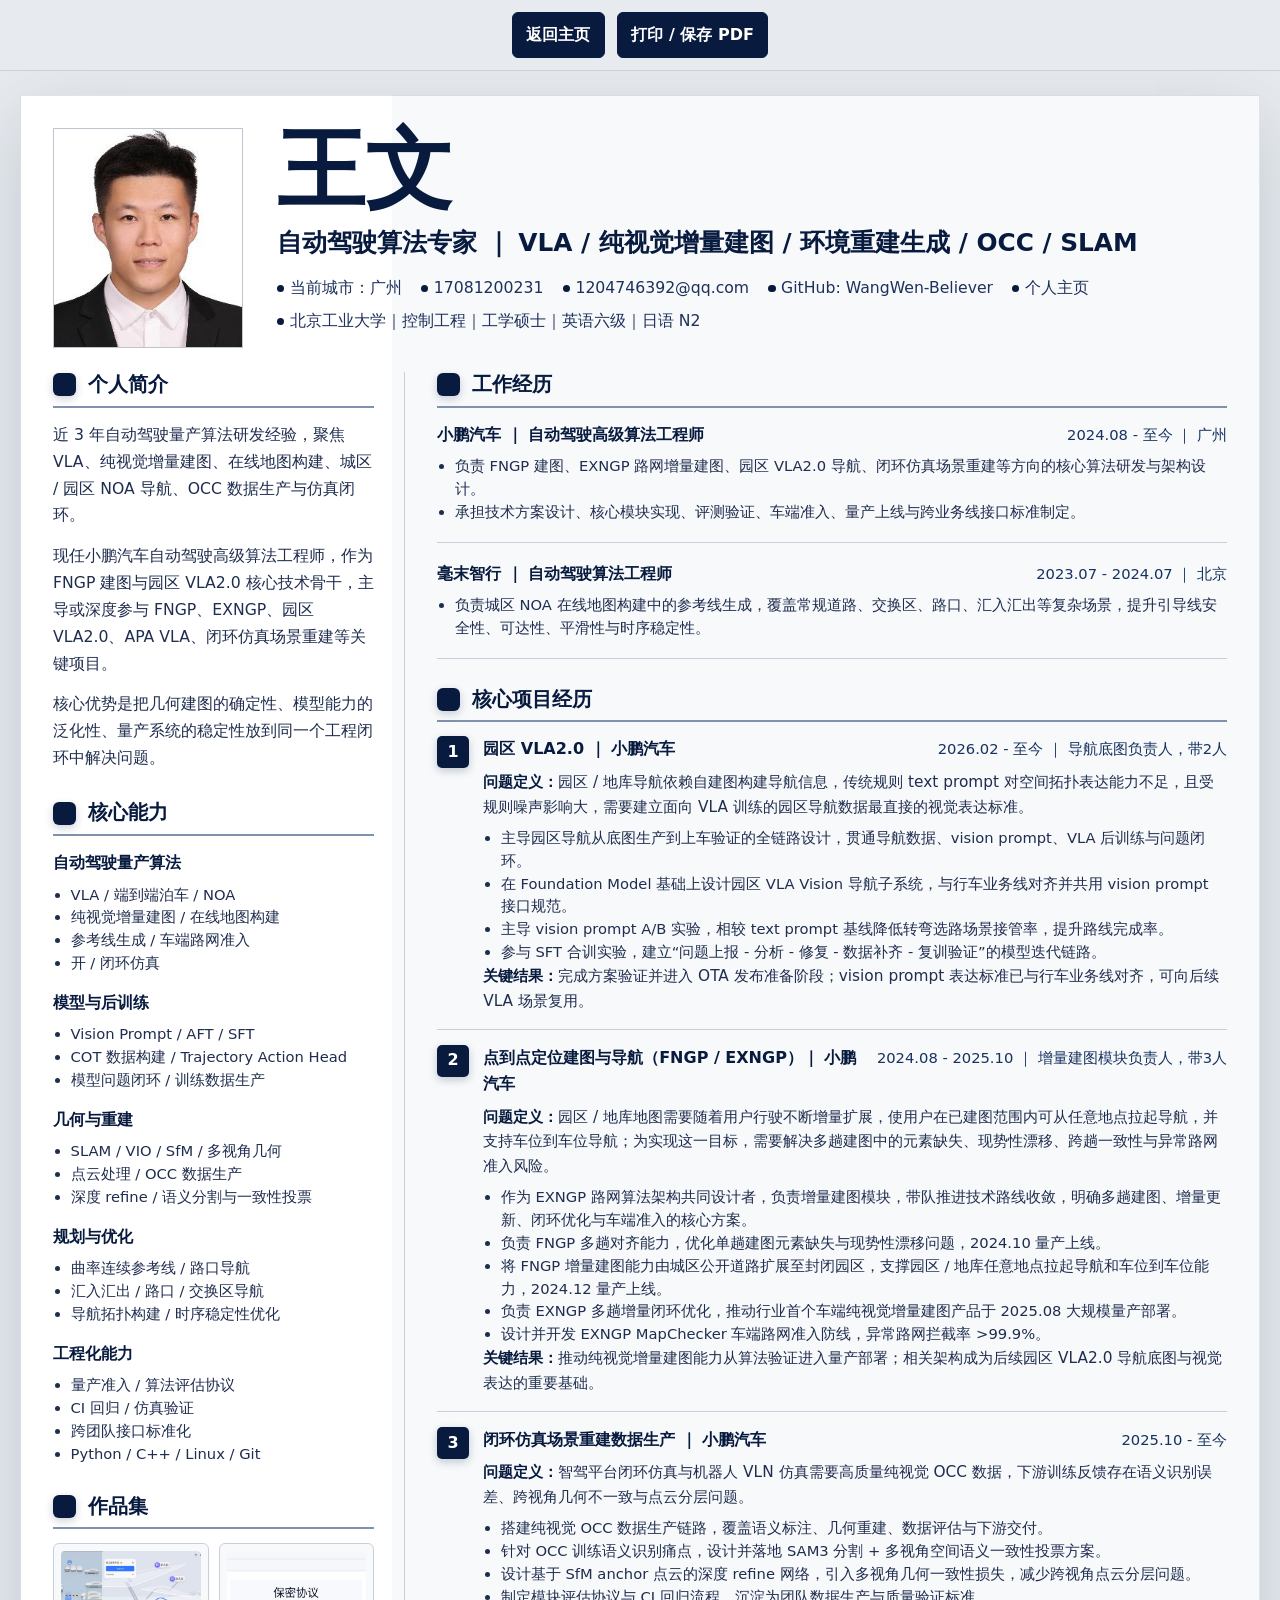
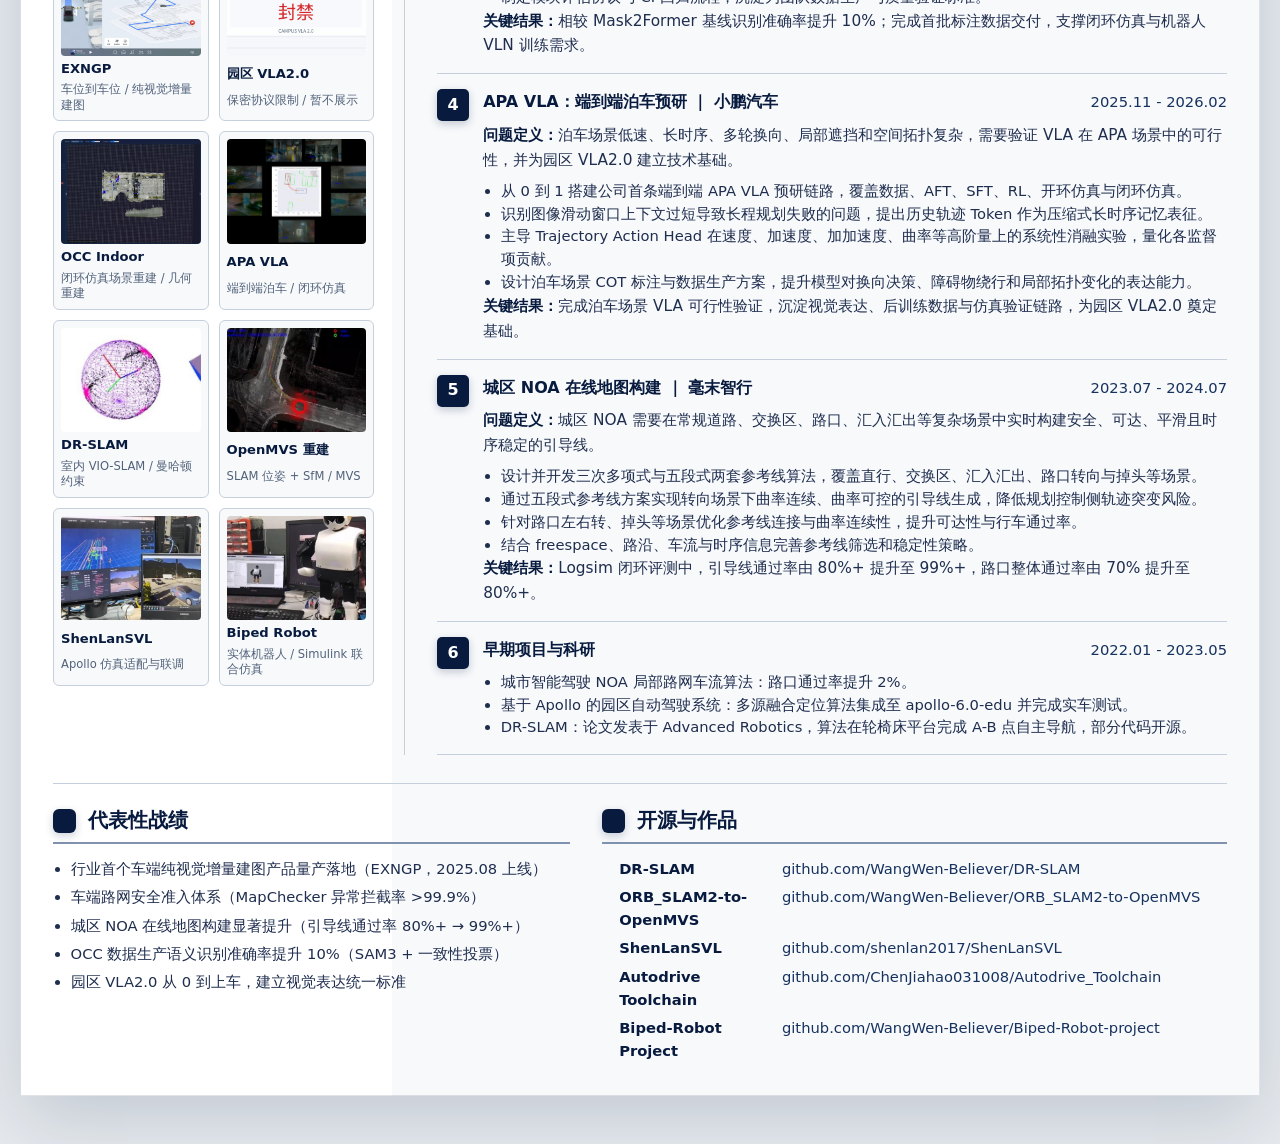
==== commit 8f5293d2: "Add VLA2 portfolio placeholder" ====
--- a/resume.html
+++ b/resume.html
@@ -97,6 +97,11 @@
                 <strong>EXNGP</strong>
                 <span>车位到车位 / 纯视觉增量建图</span>
               </a>
+              <div class="cv-portfolio-item">
+                <img src="assets/profile/vla2-confidential.jpg" alt="园区 VLA2.0 保密协议封禁占位">
+                <strong>园区 VLA2.0</strong>
+                <span>保密协议限制 / 暂不展示</span>
+              </div>
               <a class="cv-portfolio-item" href="assets/profile/occ-indoor.mp4" target="_blank" rel="noreferrer">
                 <img src="assets/profile/occ-indoor.jpg" alt="闭环仿真场景重建 OCC 室内演示">
                 <strong>OCC Indoor</strong>
@@ -162,7 +167,7 @@
               <div>
                 <div class="cv-project-head">
                   <strong>园区 VLA2.0 ｜ 小鹏汽车</strong>
-                  <span>2026.02 - 至今 ｜ 模块负责人，带2人</span>
+                  <span>2026.02 - 至今 ｜ 导航底图负责人，带2人</span>
                 </div>
                 <p><b>问题定义：</b>园区 / 地库导航依赖自建图构建导航信息，传统规则 text prompt 对空间拓扑表达能力不足，且受规则噪声影响大，需要建立面向 VLA 训练的园区导航数据最直接的视觉表达标准。</p>
                 <ul>
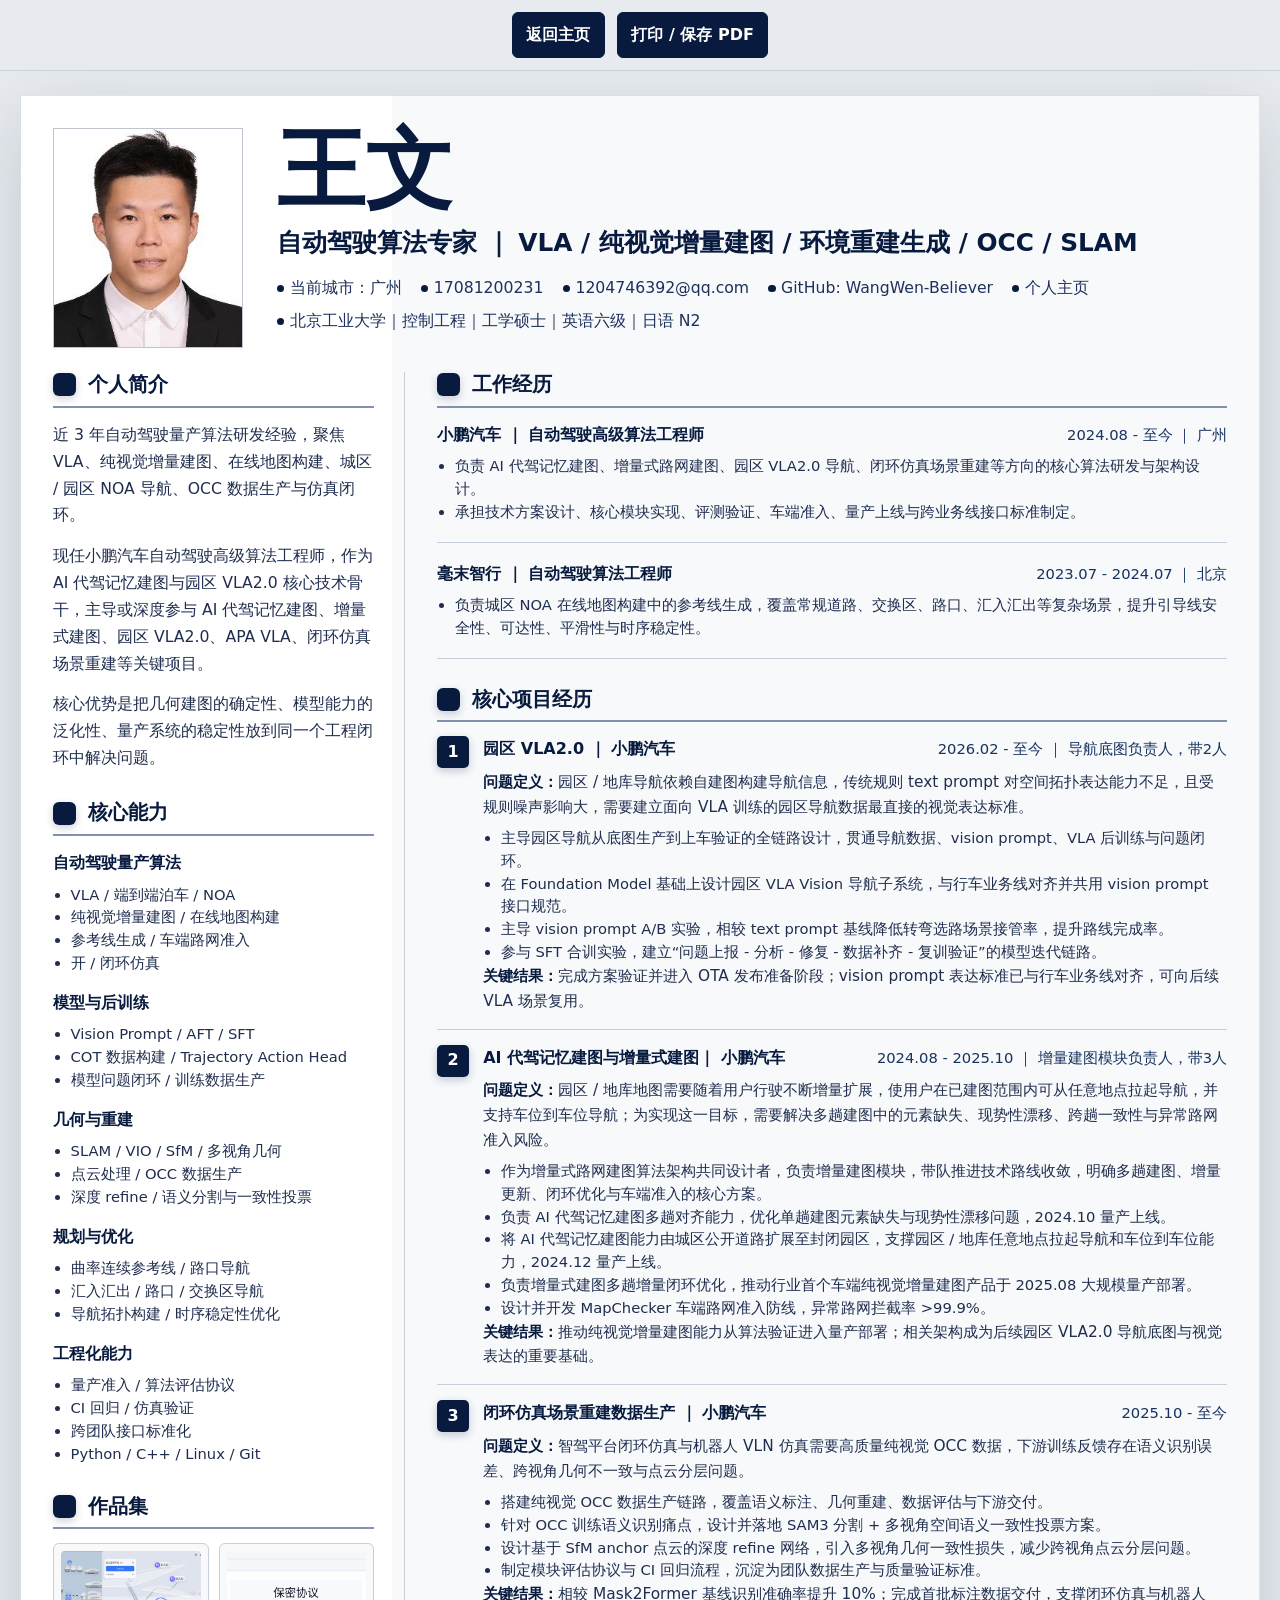
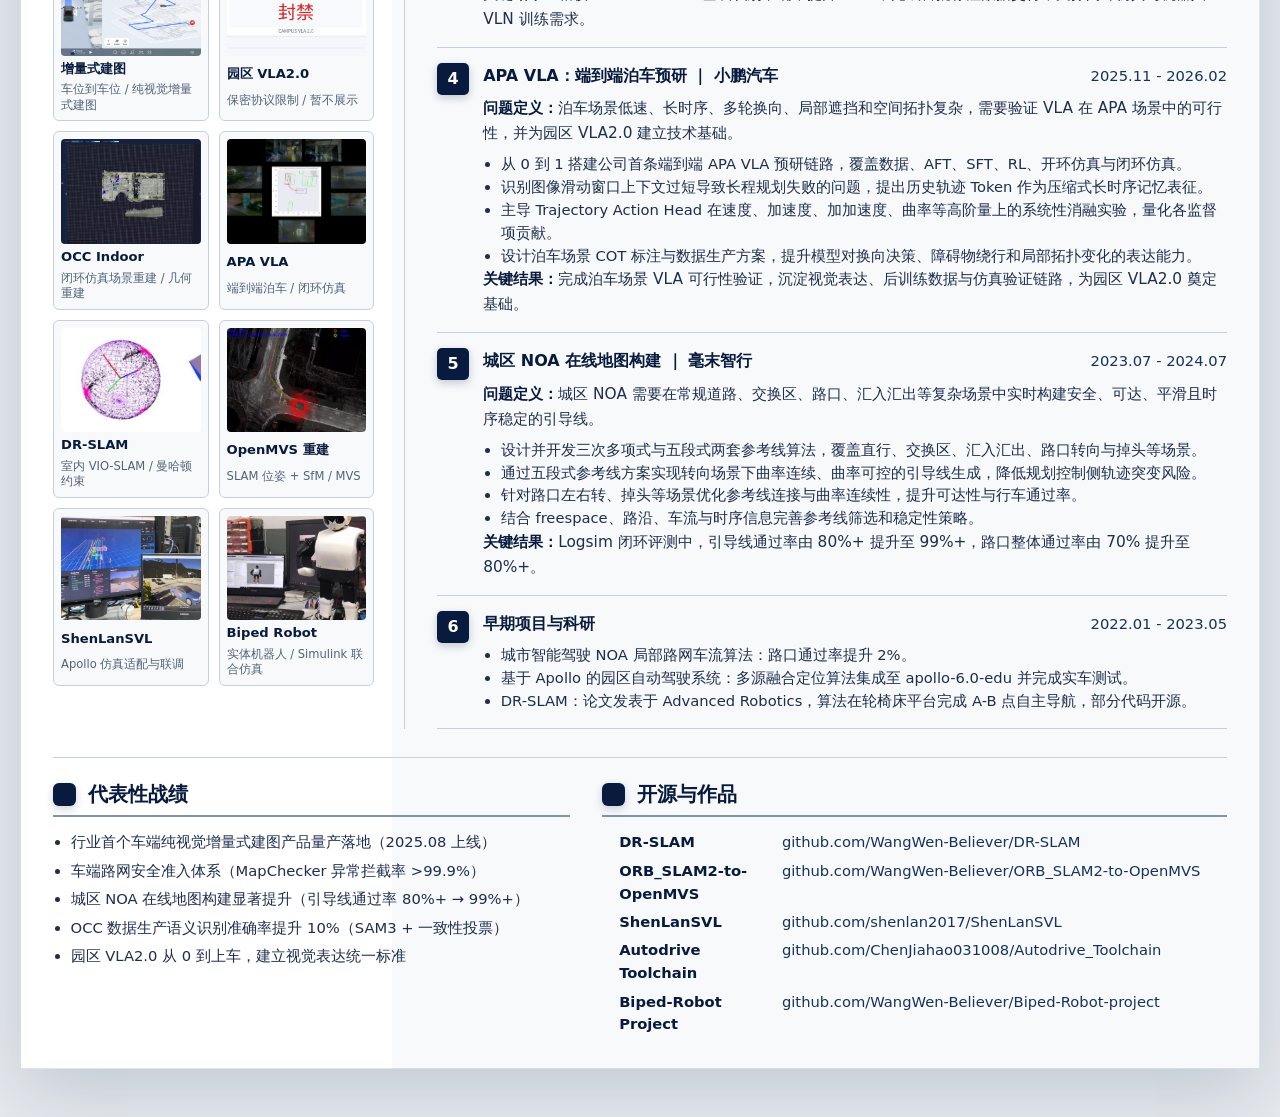
==== commit 35436456: "Replace internal map project codenames" ====
--- a/resume.html
+++ b/resume.html
@@ -39,7 +39,7 @@
           <section class="cv-block">
             <h2><span></span>个人简介</h2>
             <p>近 3 年自动驾驶量产算法研发经验，聚焦 VLA、纯视觉增量建图、在线地图构建、城区 / 园区 NOA 导航、OCC 数据生产与仿真闭环。</p>
-            <p>现任小鹏汽车自动驾驶高级算法工程师，作为 FNGP 建图与园区 VLA2.0 核心技术骨干，主导或深度参与 FNGP、EXNGP、园区 VLA2.0、APA VLA、闭环仿真场景重建等关键项目。</p>
+            <p>现任小鹏汽车自动驾驶高级算法工程师，作为 AI 代驾记忆建图与园区 VLA2.0 核心技术骨干，主导或深度参与 AI 代驾记忆建图、增量式建图、园区 VLA2.0、APA VLA、闭环仿真场景重建等关键项目。</p>
             <p>核心优势是把几何建图的确定性、模型能力的泛化性、量产系统的稳定性放到同一个工程闭环中解决问题。</p>
           </section>
 
@@ -93,9 +93,9 @@
             <h2><span></span>作品集</h2>
             <div class="cv-portfolio-grid">
               <a class="cv-portfolio-item" href="assets/profile/exngp-demo.mp4" target="_blank" rel="noreferrer">
-                <img src="assets/profile/exngp.jpg" alt="EXNGP 车位到车位导航演示">
-                <strong>EXNGP</strong>
-                <span>车位到车位 / 纯视觉增量建图</span>
+                <img src="assets/profile/exngp.jpg" alt="增量式建图车位到车位导航演示">
+                <strong>增量式建图</strong>
+                <span>车位到车位 / 纯视觉增量式建图</span>
               </a>
               <div class="cv-portfolio-item">
                 <img src="assets/profile/vla2-confidential.jpg" alt="园区 VLA2.0 保密协议封禁占位">
@@ -145,7 +145,7 @@
                 <span>2024.08 - 至今 ｜ 广州</span>
               </div>
               <ul>
-                <li>负责 FNGP 建图、EXNGP 路网增量建图、园区 VLA2.0 导航、闭环仿真场景重建等方向的核心算法研发与架构设计。</li>
+                <li>负责 AI 代驾记忆建图、增量式路网建图、园区 VLA2.0 导航、闭环仿真场景重建等方向的核心算法研发与架构设计。</li>
                 <li>承担技术方案设计、核心模块实现、评测验证、车端准入、量产上线与跨业务线接口标准制定。</li>
               </ul>
             </article>
@@ -184,16 +184,16 @@
               <div class="cv-index">2</div>
               <div>
                 <div class="cv-project-head">
-                  <strong>点到点定位建图与导航（FNGP / EXNGP）｜ 小鹏汽车</strong>
+                  <strong>AI 代驾记忆建图与增量式建图｜ 小鹏汽车</strong>
                   <span>2024.08 - 2025.10 ｜ 增量建图模块负责人，带3人</span>
                 </div>
                 <p><b>问题定义：</b>园区 / 地库地图需要随着用户行驶不断增量扩展，使用户在已建图范围内可从任意地点拉起导航，并支持车位到车位导航；为实现这一目标，需要解决多趟建图中的元素缺失、现势性漂移、跨趟一致性与异常路网准入风险。</p>
                 <ul>
-                  <li>作为 EXNGP 路网算法架构共同设计者，负责增量建图模块，带队推进技术路线收敛，明确多趟建图、增量更新、闭环优化与车端准入的核心方案。</li>
-                  <li>负责 FNGP 多趟对齐能力，优化单趟建图元素缺失与现势性漂移问题，2024.10 量产上线。</li>
-                  <li>将 FNGP 增量建图能力由城区公开道路扩展至封闭园区，支撑园区 / 地库任意地点拉起导航和车位到车位能力，2024.12 量产上线。</li>
-                  <li>负责 EXNGP 多趟增量闭环优化，推动行业首个车端纯视觉增量建图产品于 2025.08 大规模量产部署。</li>
-                  <li>设计并开发 EXNGP MapChecker 车端路网准入防线，异常路网拦截率 &gt;99.9%。</li>
+                  <li>作为增量式路网建图算法架构共同设计者，负责增量建图模块，带队推进技术路线收敛，明确多趟建图、增量更新、闭环优化与车端准入的核心方案。</li>
+                  <li>负责 AI 代驾记忆建图多趟对齐能力，优化单趟建图元素缺失与现势性漂移问题，2024.10 量产上线。</li>
+                  <li>将 AI 代驾记忆建图能力由城区公开道路扩展至封闭园区，支撑园区 / 地库任意地点拉起导航和车位到车位能力，2024.12 量产上线。</li>
+                  <li>负责增量式建图多趟增量闭环优化，推动行业首个车端纯视觉增量建图产品于 2025.08 大规模量产部署。</li>
+                  <li>设计并开发 MapChecker 车端路网准入防线，异常路网拦截率 &gt;99.9%。</li>
                 </ul>
                 <p><b>关键结果：</b>推动纯视觉增量建图能力从算法验证进入量产部署；相关架构成为后续园区 VLA2.0 导航底图与视觉表达的重要基础。</p>
               </div>
@@ -275,7 +275,7 @@
         <section class="cv-block">
           <h2><span></span>代表性战绩</h2>
           <ul class="cv-check-list">
-            <li>行业首个车端纯视觉增量建图产品量产落地（EXNGP，2025.08 上线）</li>
+            <li>行业首个车端纯视觉增量式建图产品量产落地（2025.08 上线）</li>
             <li>车端路网安全准入体系（MapChecker 异常拦截率 &gt;99.9%）</li>
             <li>城区 NOA 在线地图构建显著提升（引导线通过率 80%+ → 99%+）</li>
             <li>OCC 数据生产语义识别准确率提升 10%（SAM3 + 一致性投票）</li>
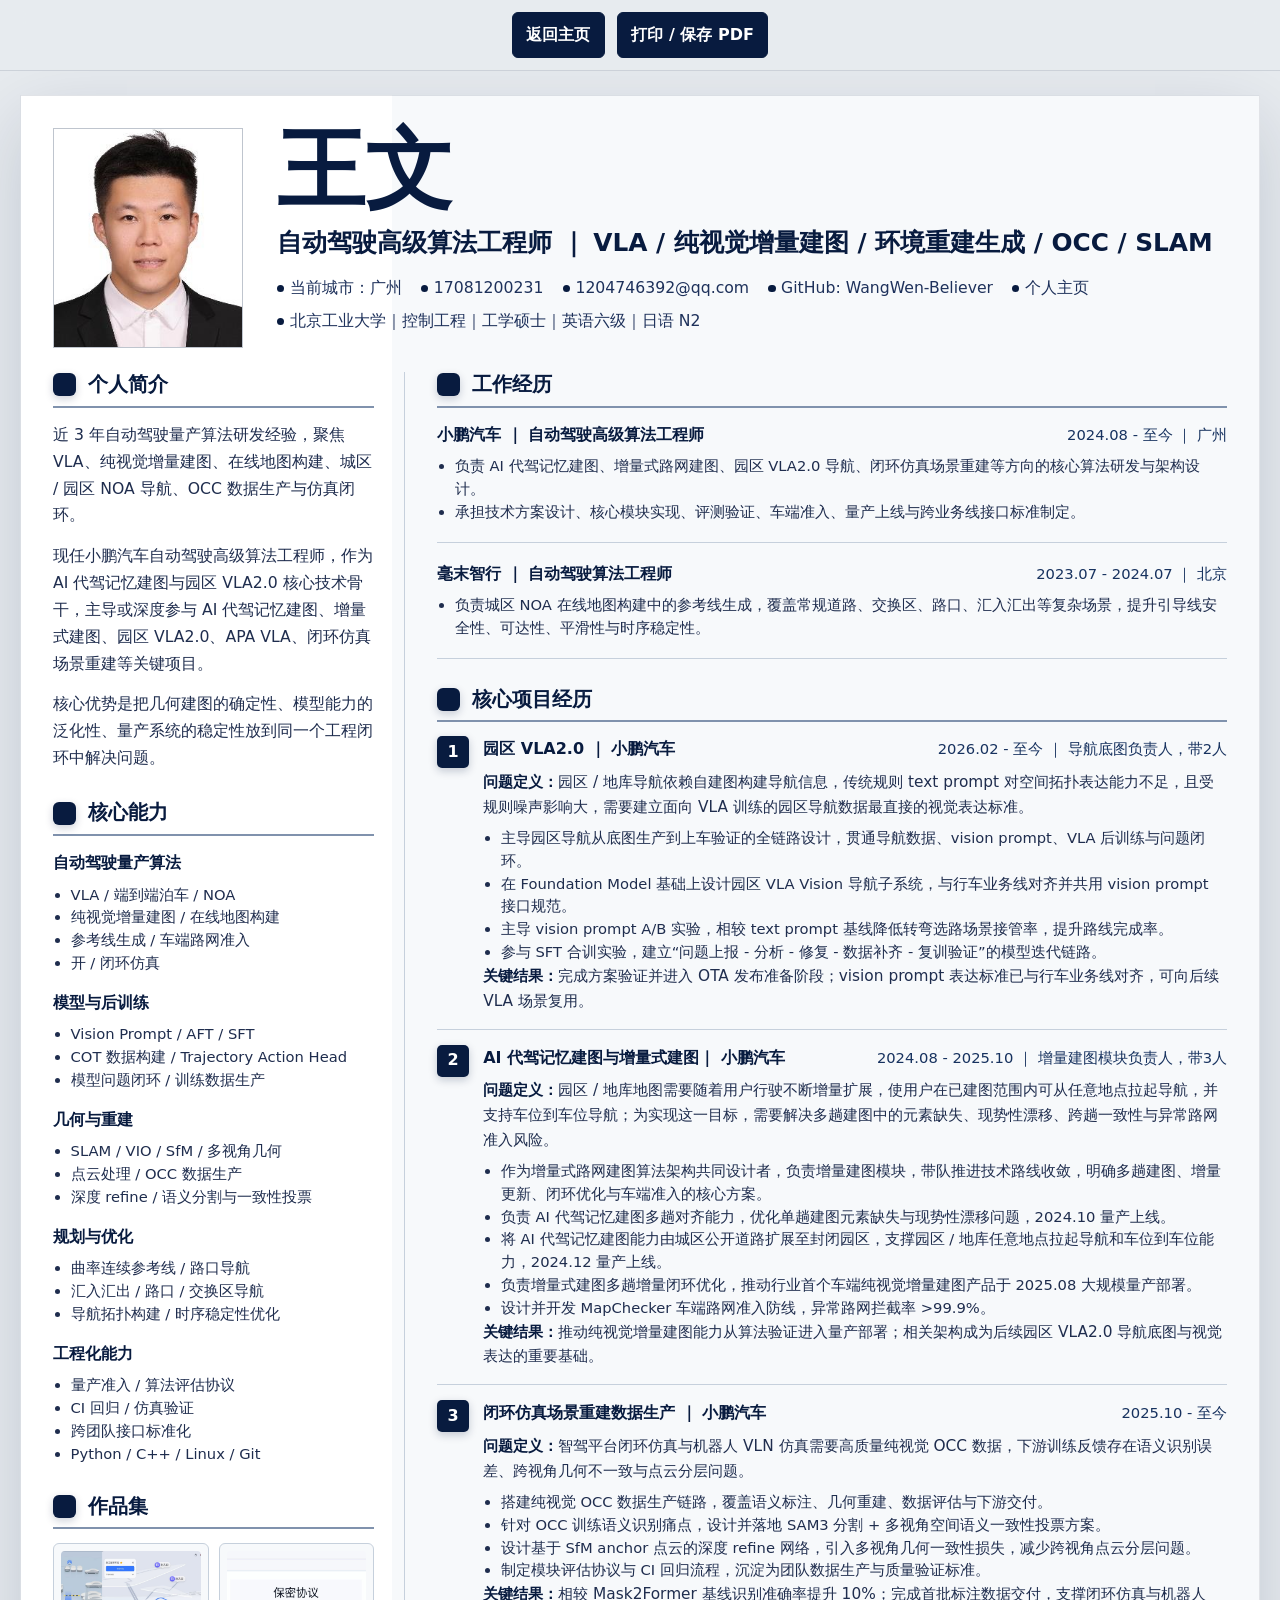
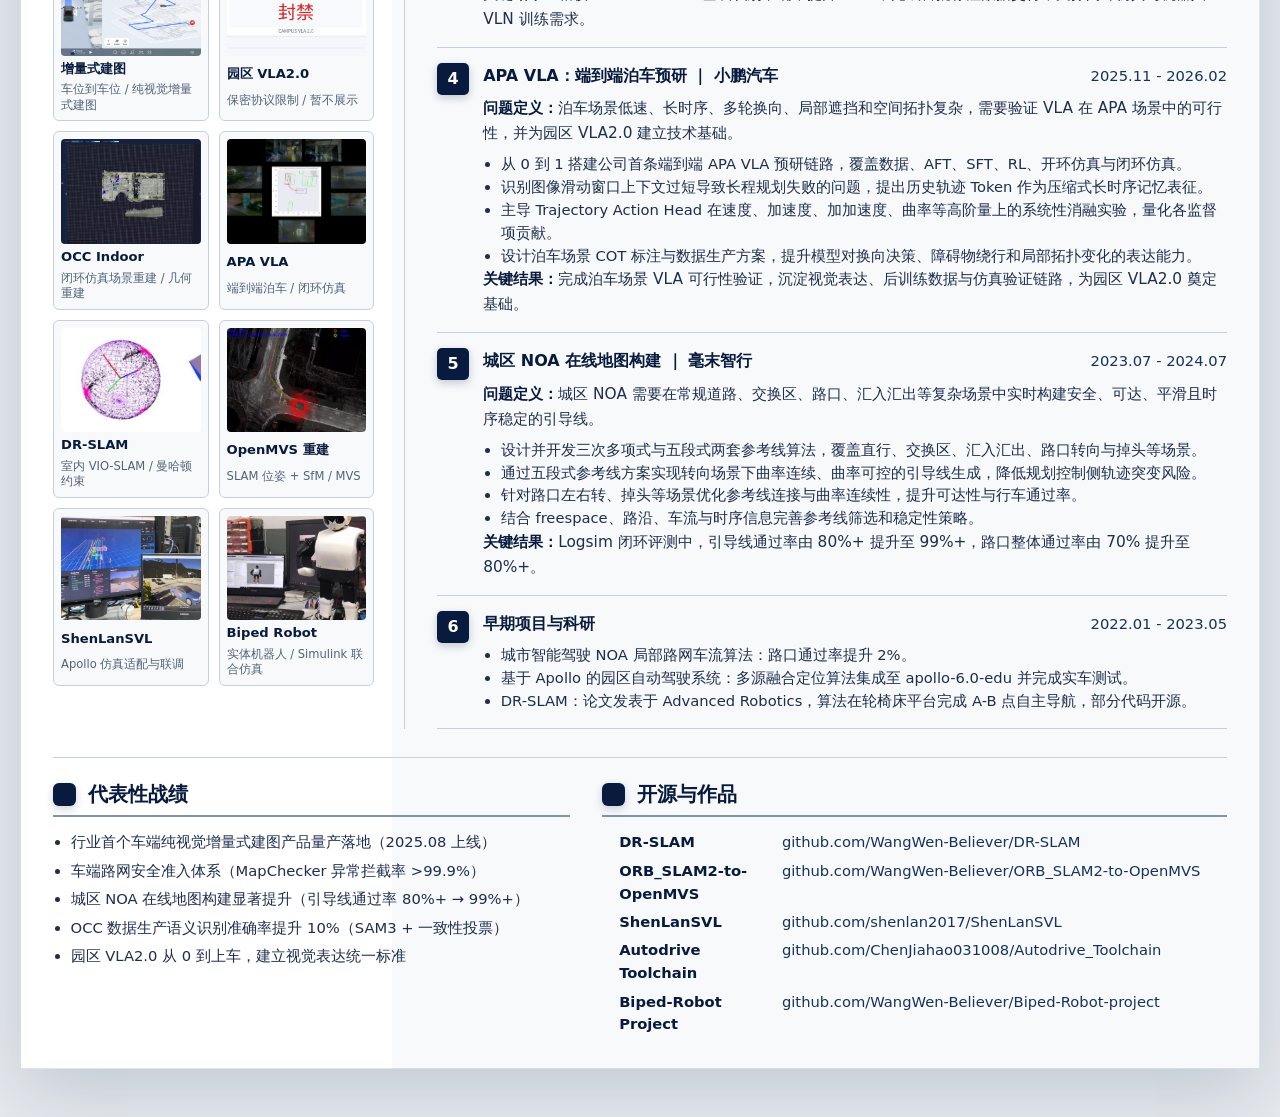
==== commit 6e4f902d: "Update role title wording" ====
--- a/resume.html
+++ b/resume.html
@@ -3,10 +3,10 @@
   <head>
     <meta charset="utf-8">
     <meta name="viewport" content="width=device-width, initial-scale=1">
-    <meta name="description" content="王文个人简历：自动驾驶算法专家，聚焦 VLA、纯视觉增量建图、环境重建生成、OCC 与 SLAM。">
+    <meta name="description" content="王文个人简历：自动驾驶高级算法工程师，聚焦 VLA、纯视觉增量建图、环境重建生成、OCC 与 SLAM。">
     <meta name="theme-color" content="#0b2144">
     <meta property="og:title" content="王文 | 个人简历">
-    <meta property="og:description" content="自动驾驶算法专家｜VLA / 纯视觉增量建图 / 环境重建生成 / OCC / SLAM">
+    <meta property="og:description" content="自动驾驶高级算法工程师｜VLA / 纯视觉增量建图 / 环境重建生成 / OCC / SLAM">
     <meta property="og:type" content="profile">
     <title>王文 | 个人简历</title>
     <link rel="stylesheet" href="assets/profile/styles.css">
@@ -22,7 +22,7 @@
         <img class="cv-photo" src="assets/profile/avatar.jpg" alt="王文头像">
         <div class="cv-title">
           <h1>王文</h1>
-          <p>自动驾驶算法专家 ｜ VLA / 纯视觉增量建图 / 环境重建生成 / OCC / SLAM</p>
+          <p>自动驾驶高级算法工程师 ｜ VLA / 纯视觉增量建图 / 环境重建生成 / OCC / SLAM</p>
           <div class="cv-meta">
             <span>当前城市：广州</span>
             <a href="tel:17081200231">17081200231</a>
@@ -92,8 +92,8 @@
           <section class="cv-block">
             <h2><span></span>作品集</h2>
             <div class="cv-portfolio-grid">
-              <a class="cv-portfolio-item" href="assets/profile/exngp-demo.mp4" target="_blank" rel="noreferrer">
-                <img src="assets/profile/exngp.jpg" alt="增量式建图车位到车位导航演示">
+              <a class="cv-portfolio-item" href="assets/profile/incremental-map-demo.mp4" target="_blank" rel="noreferrer">
+                <img src="assets/profile/incremental-map.jpg" alt="增量式建图车位到车位导航演示">
                 <strong>增量式建图</strong>
                 <span>车位到车位 / 纯视觉增量式建图</span>
               </a>
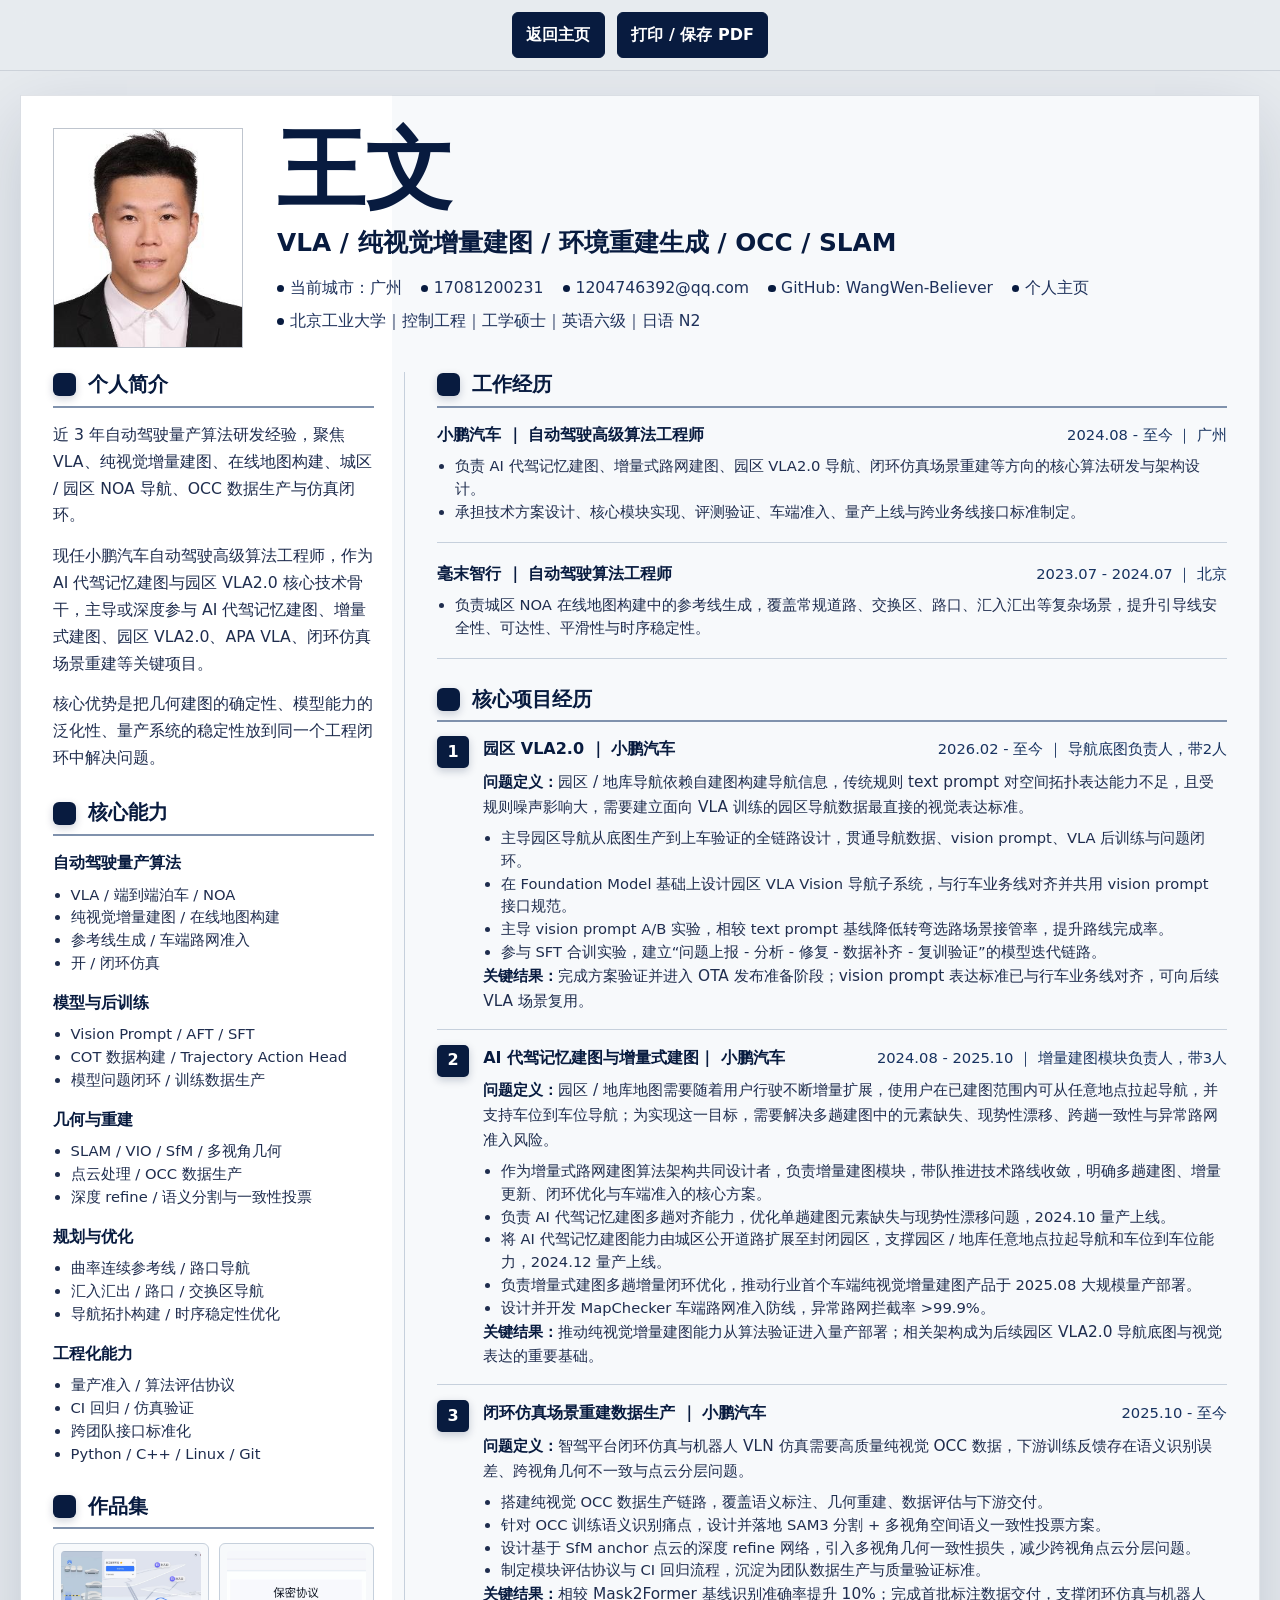
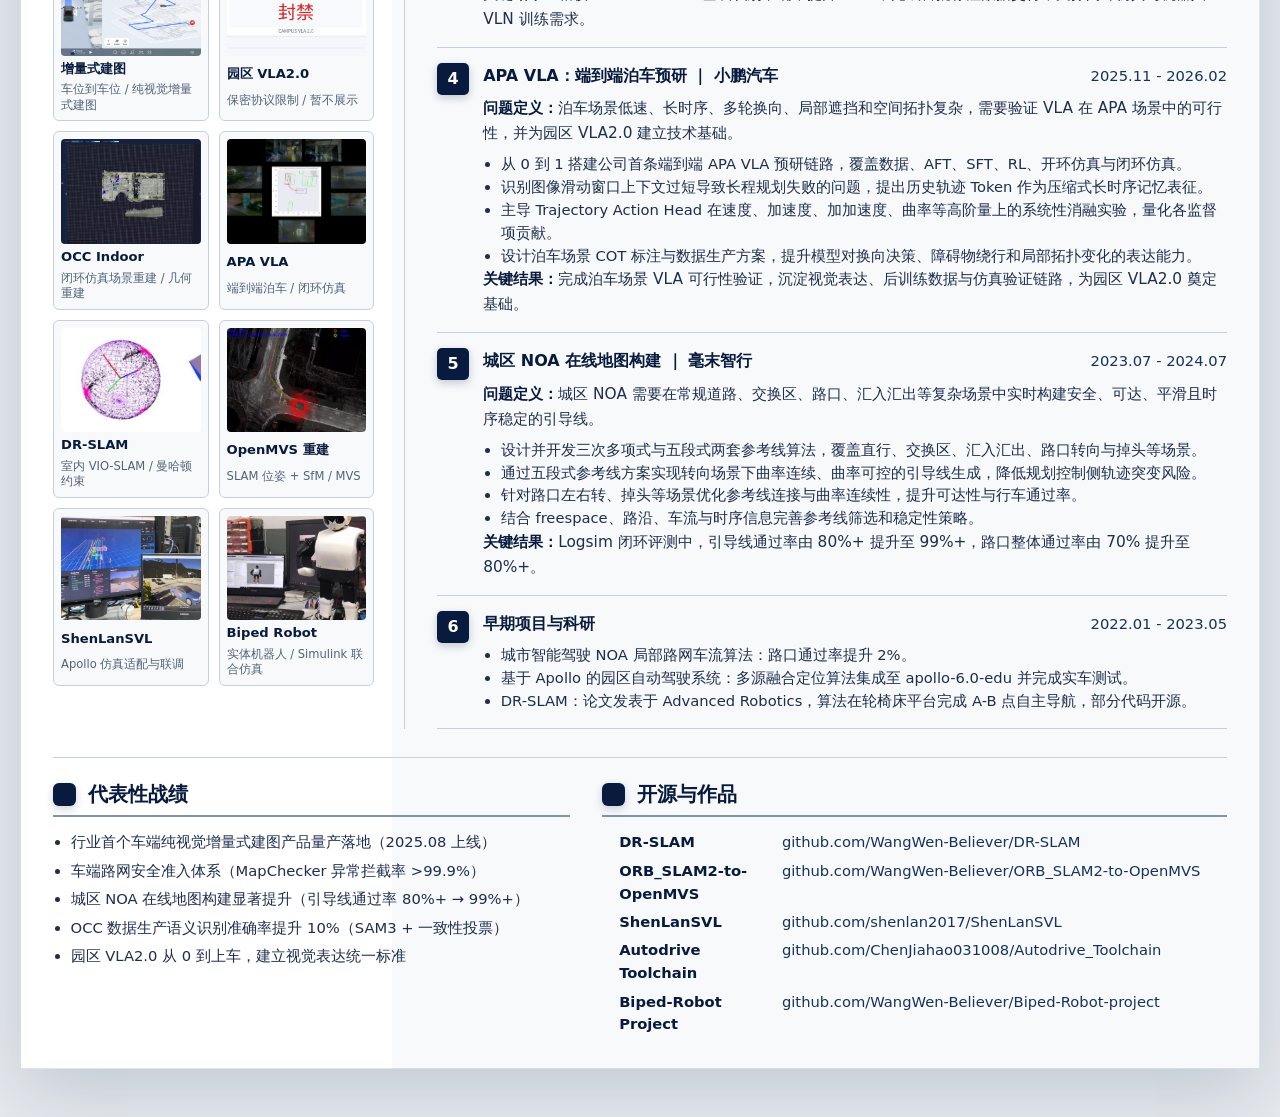
==== commit 2ae3c494: "Simplify resume header subtitle" ====
--- a/resume.html
+++ b/resume.html
@@ -6,7 +6,7 @@
     <meta name="description" content="王文个人简历：自动驾驶高级算法工程师，聚焦 VLA、纯视觉增量建图、环境重建生成、OCC 与 SLAM。">
     <meta name="theme-color" content="#0b2144">
     <meta property="og:title" content="王文 | 个人简历">
-    <meta property="og:description" content="自动驾驶高级算法工程师｜VLA / 纯视觉增量建图 / 环境重建生成 / OCC / SLAM">
+    <meta property="og:description" content="VLA / 纯视觉增量建图 / 环境重建生成 / OCC / SLAM">
     <meta property="og:type" content="profile">
     <title>王文 | 个人简历</title>
     <link rel="stylesheet" href="assets/profile/styles.css">
@@ -22,7 +22,7 @@
         <img class="cv-photo" src="assets/profile/avatar.jpg" alt="王文头像">
         <div class="cv-title">
           <h1>王文</h1>
-          <p>自动驾驶高级算法工程师 ｜ VLA / 纯视觉增量建图 / 环境重建生成 / OCC / SLAM</p>
+          <p>VLA / 纯视觉增量建图 / 环境重建生成 / OCC / SLAM</p>
           <div class="cv-meta">
             <span>当前城市：广州</span>
             <a href="tel:17081200231">17081200231</a>
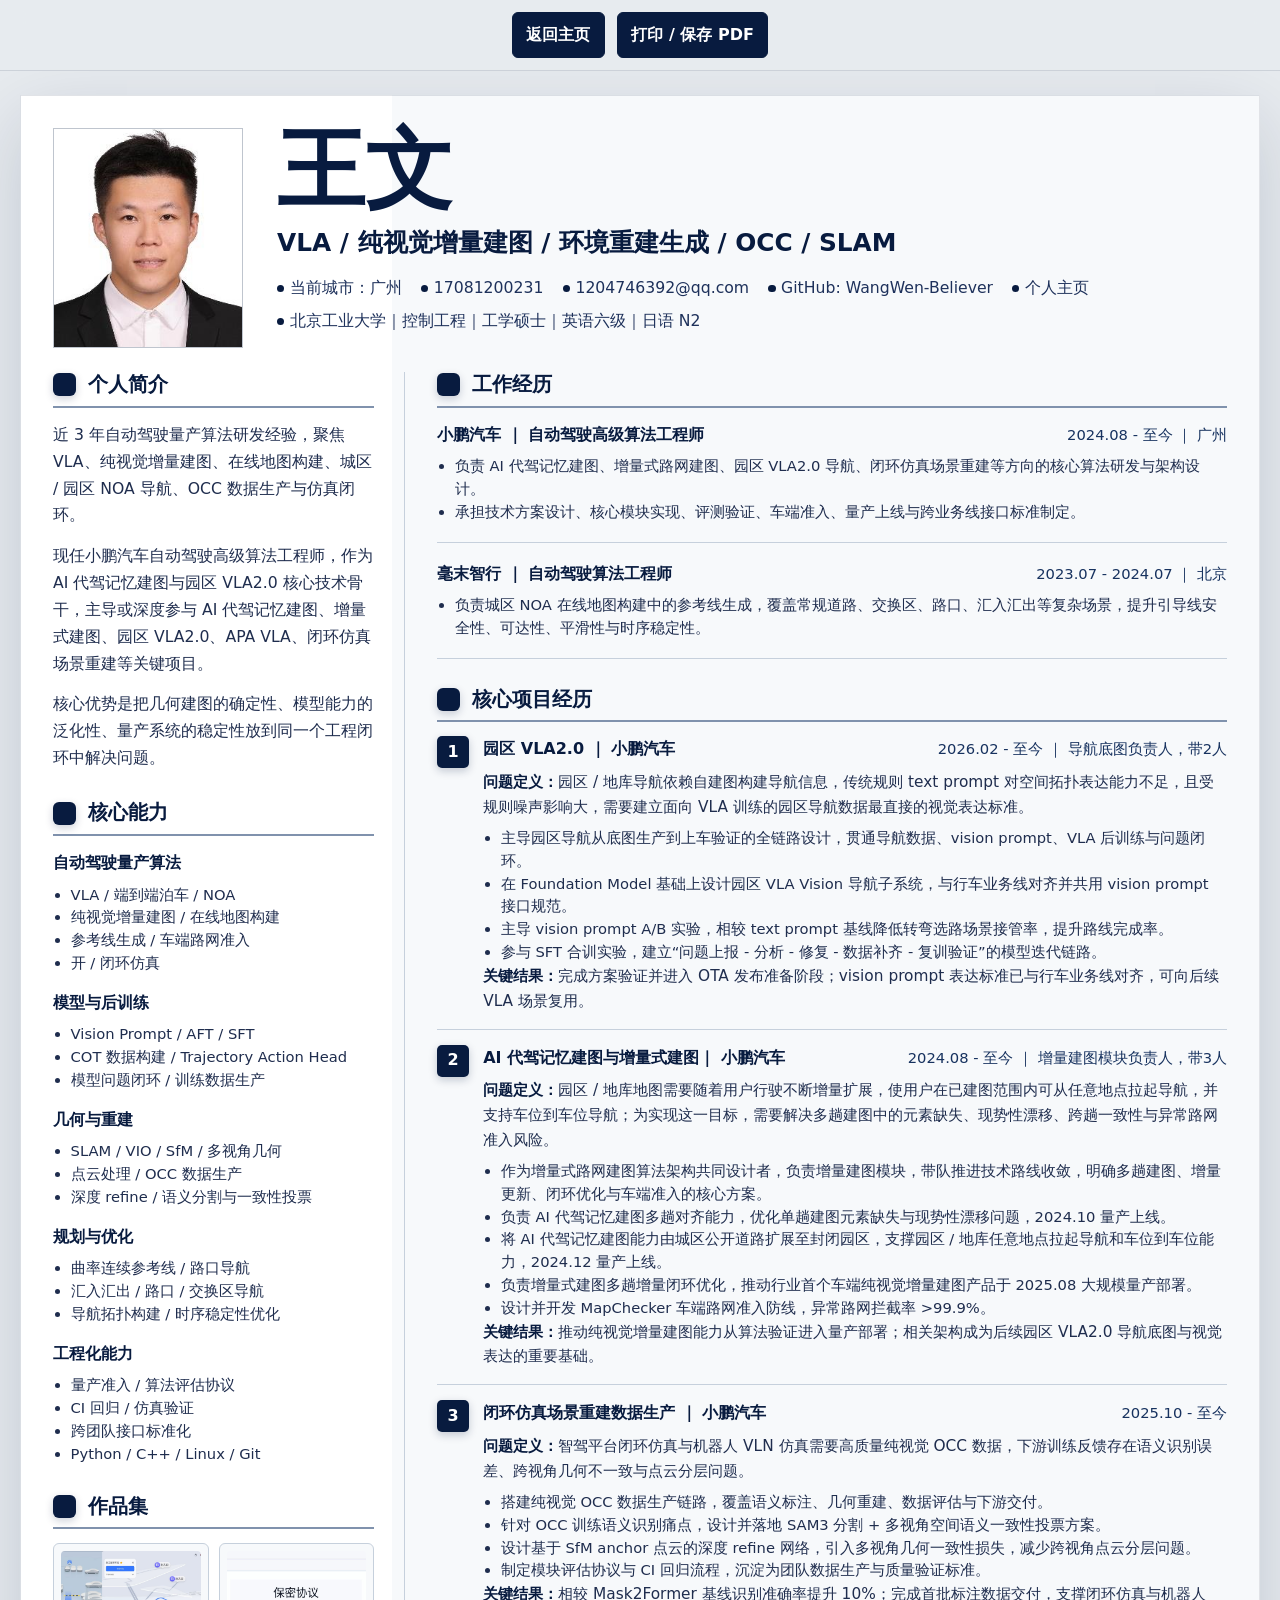
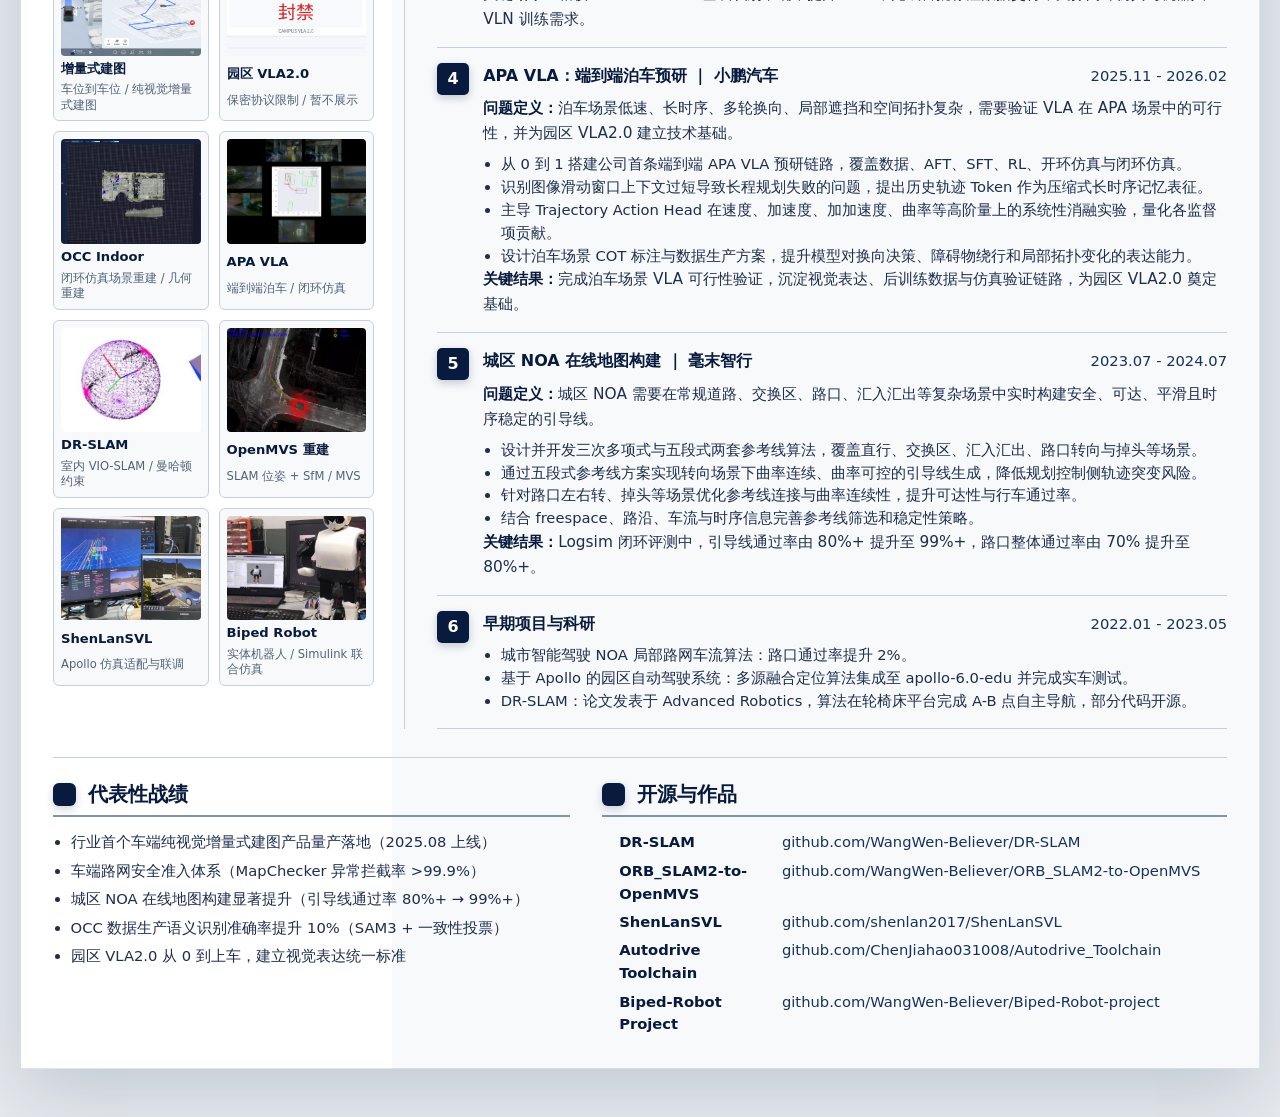
==== commit 5faf9d9e: "Update map project timeline" ====
--- a/resume.html
+++ b/resume.html
@@ -185,7 +185,7 @@
               <div>
                 <div class="cv-project-head">
                   <strong>AI 代驾记忆建图与增量式建图｜ 小鹏汽车</strong>
-                  <span>2024.08 - 2025.10 ｜ 增量建图模块负责人，带3人</span>
+                  <span>2024.08 - 至今 ｜ 增量建图模块负责人，带3人</span>
                 </div>
                 <p><b>问题定义：</b>园区 / 地库地图需要随着用户行驶不断增量扩展，使用户在已建图范围内可从任意地点拉起导航，并支持车位到车位导航；为实现这一目标，需要解决多趟建图中的元素缺失、现势性漂移、跨趟一致性与异常路网准入风险。</p>
                 <ul>
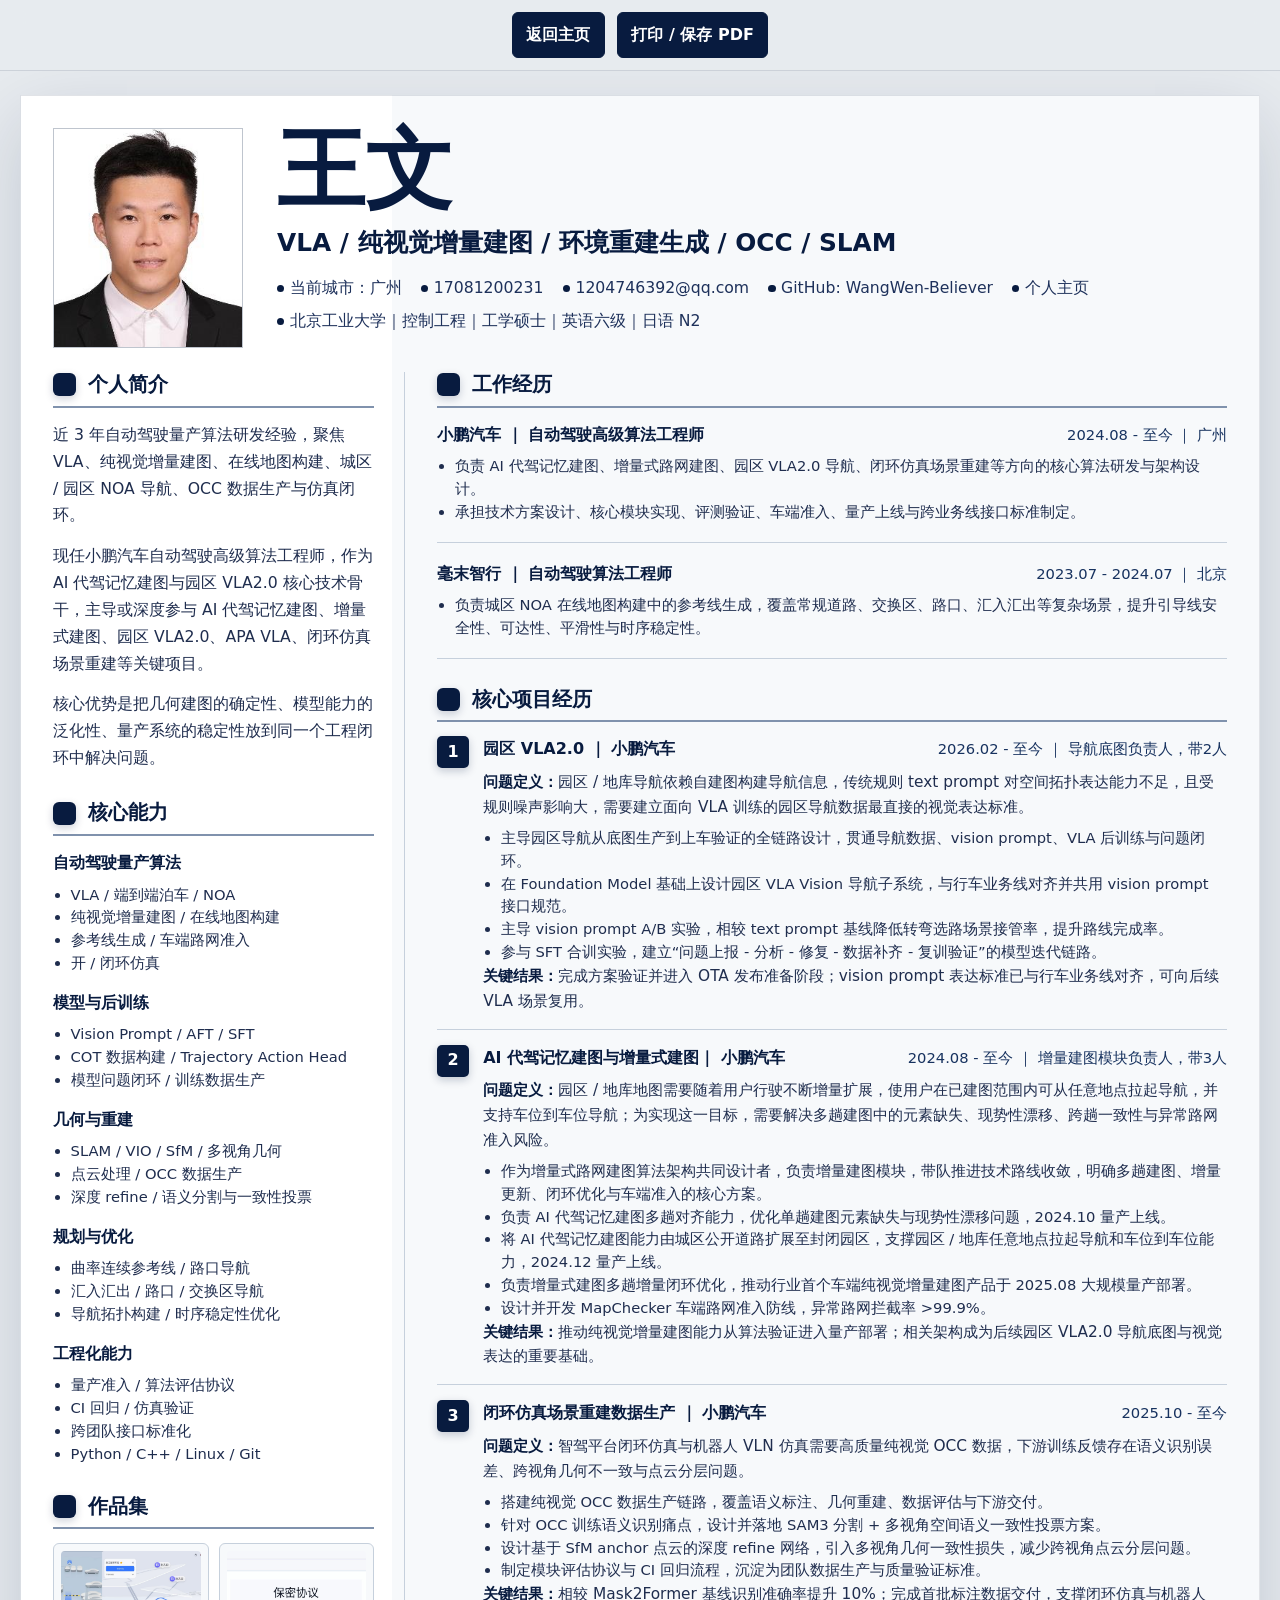
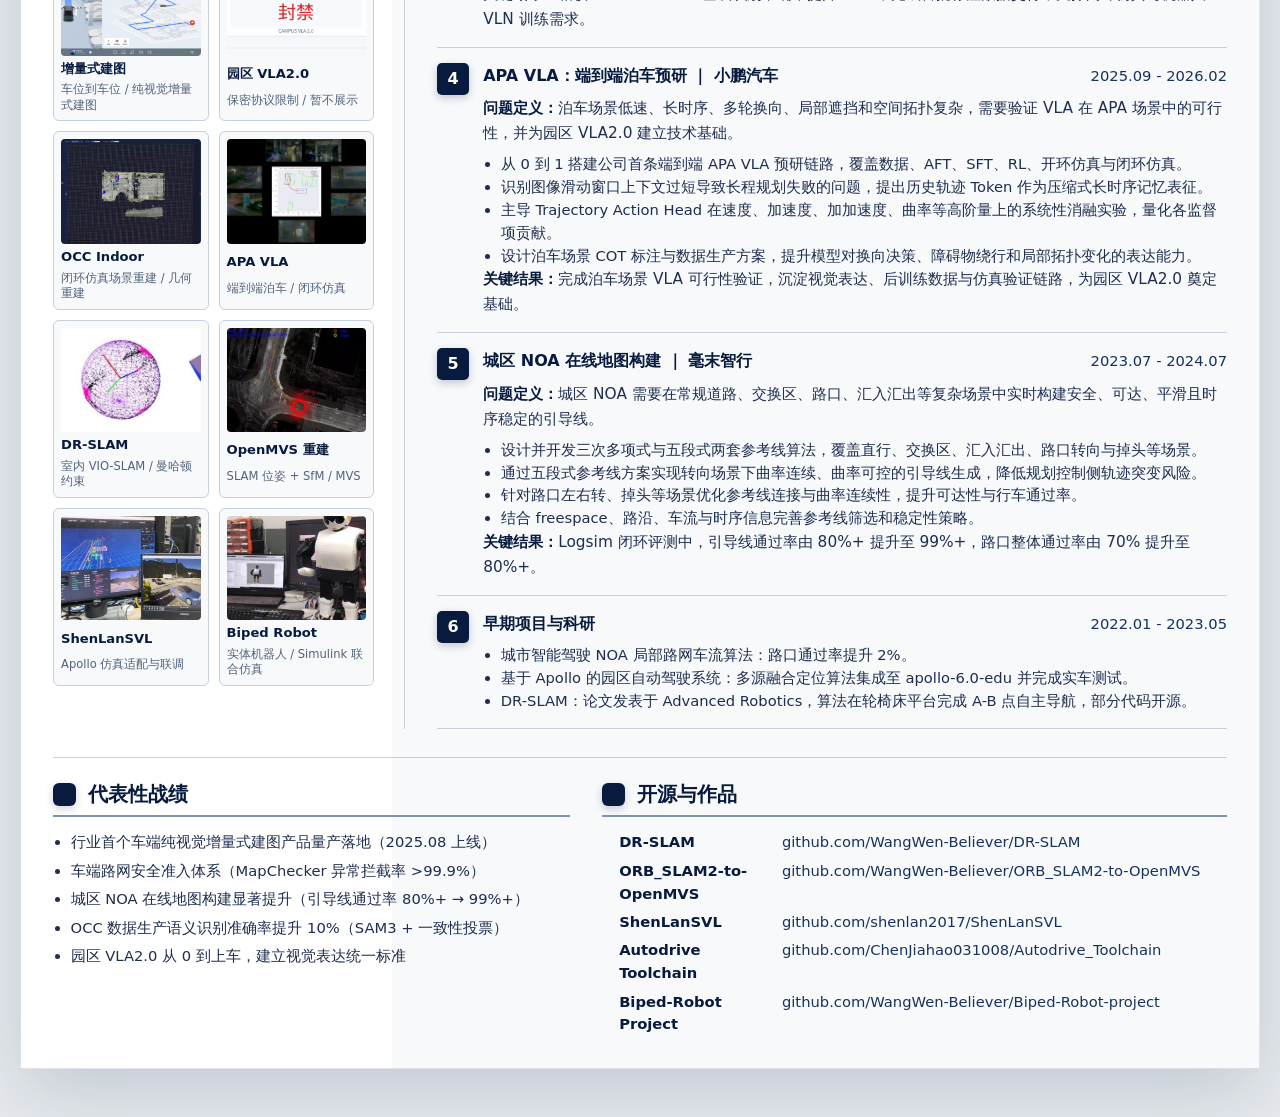
==== commit f0dfbbff: "Update APA VLA project timeline" ====
--- a/resume.html
+++ b/resume.html
@@ -222,7 +222,7 @@
               <div>
                 <div class="cv-project-head">
                   <strong>APA VLA：端到端泊车预研 ｜ 小鹏汽车</strong>
-                  <span>2025.11 - 2026.02</span>
+                  <span>2025.09 - 2026.02</span>
                 </div>
                 <p><b>问题定义：</b>泊车场景低速、长时序、多轮换向、局部遮挡和空间拓扑复杂，需要验证 VLA 在 APA 场景中的可行性，并为园区 VLA2.0 建立技术基础。</p>
                 <ul>
